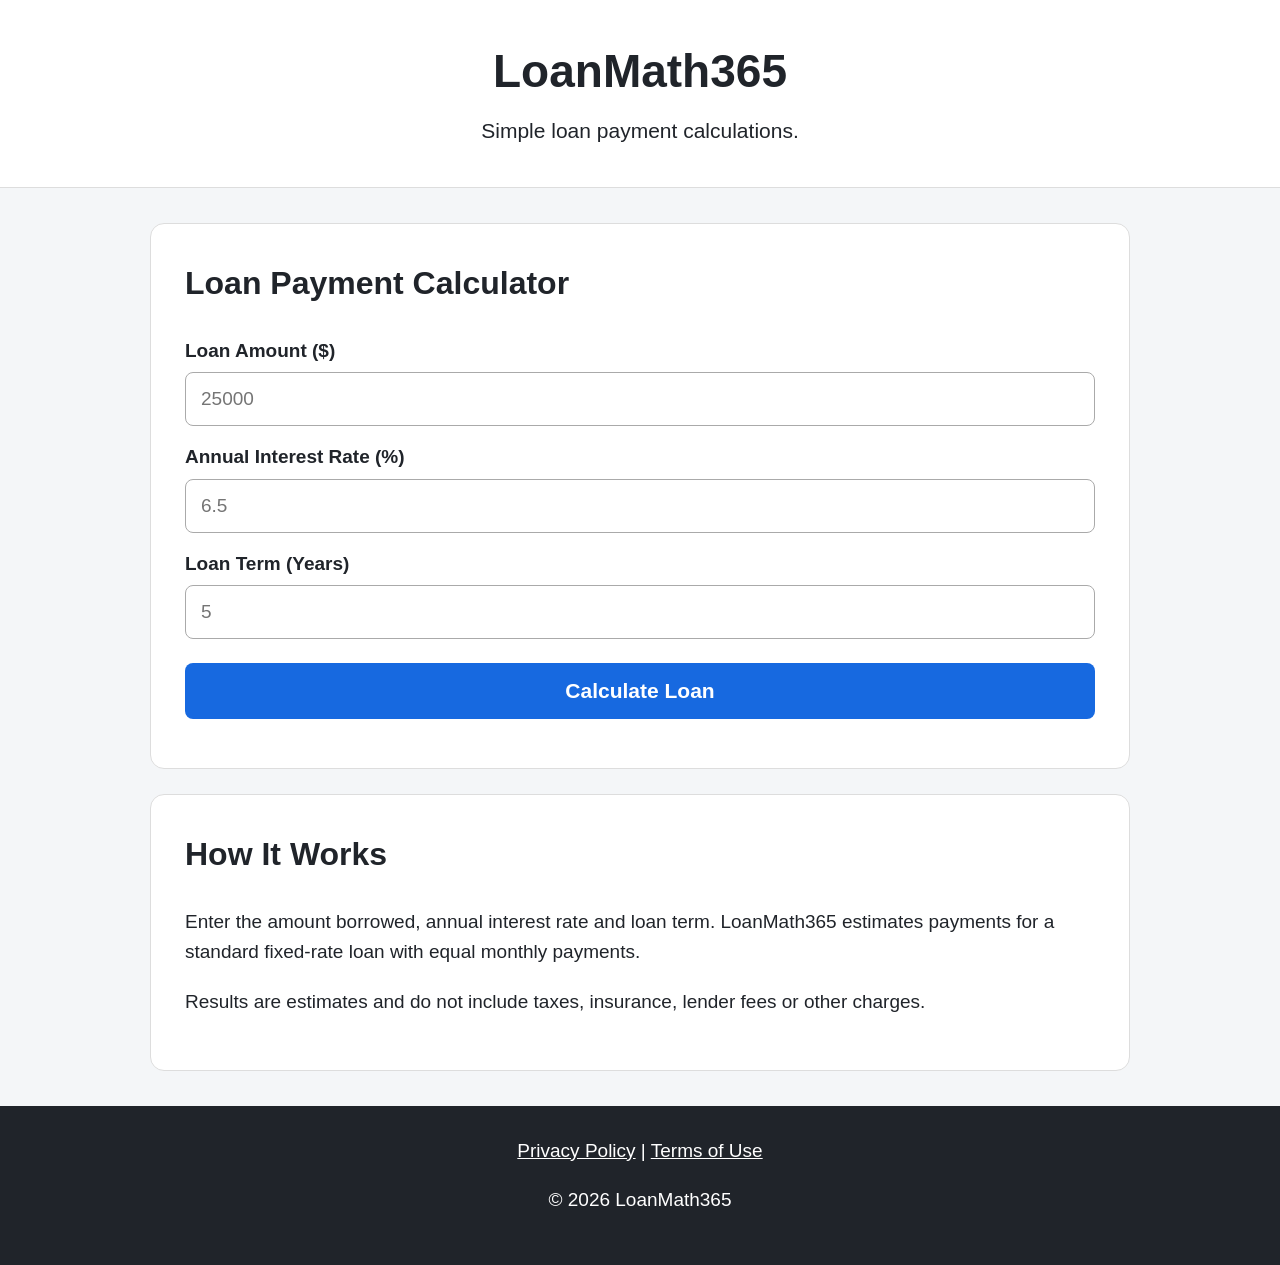
==== index.html @ 7e1ec03f "Add files via upload" ====
<!doctype html><html><head><meta charset="utf-8"><meta name="viewport" content="width=device-width,initial-scale=1"><title>LoanMath365 | Loan Payment Calculator</title><meta name="description" content="Free loan calculator for monthly payments, total interest and total repayment."><link rel="stylesheet" href="style.css"></head><body><header><h1>LoanMath365</h1><p>Simple loan payment calculations.</p></header><main><section><h2>Loan Payment Calculator</h2><label>Loan Amount ($)</label><input id="amount" type="number" placeholder="25000"><label>Annual Interest Rate (%)</label><input id="rate" type="number" step="0.01" placeholder="6.5"><label>Loan Term (Years)</label><input id="term" type="number" placeholder="5"><button onclick="calc()">Calculate Loan</button><div id="msg"></div><div id="results" hidden><p>Monthly Payment: <strong id="monthly"></strong></p><p>Total Interest: <strong id="interest"></strong></p><p>Total Repayment: <strong id="total"></strong></p><p>Number of Payments: <strong id="payments"></strong></p></div></section><section><h2>How It Works</h2><p>Enter the amount borrowed, annual interest rate and loan term. LoanMath365 estimates payments for a standard fixed-rate loan with equal monthly payments.</p><p>Results are estimates and do not include taxes, insurance, lender fees or other charges.</p></section></main><footer><a href="privacy.html">Privacy Policy</a> | <a href="terms.html">Terms of Use</a><p>© 2026 LoanMath365</p></footer><script src="script.js"></script></body></html>
---- style.css ----
*{box-sizing:border-box}body{margin:0;font-family:Arial,sans-serif;background:#f4f6f8;color:#20242a;font-size:19px;line-height:1.6}header{text-align:center;background:#fff;padding:35px 20px;border-bottom:1px solid #ddd}header h1{font-size:46px;margin:0}header p{font-size:21px;margin:5px}main{width:min(94%,980px);margin:35px auto}section{background:#fff;padding:34px;margin-bottom:25px;border:1px solid #ddd;border-radius:14px}h2{font-size:32px;margin-top:0}label{display:block;font-weight:bold;margin:16px 0 6px}input{width:100%;padding:15px;font-size:19px;border:1px solid #aaa;border-radius:8px}button{width:100%;margin-top:24px;padding:16px;font-size:21px;font-weight:bold;background:#1769e0;color:#fff;border:0;border-radius:8px}#results{margin-top:22px;padding:20px;background:#eef4ff;border-radius:8px;font-size:22px}#msg{margin-top:15px;font-weight:bold}footer{text-align:center;background:#20242a;color:#fff;padding:30px}footer a{color:#fff}@media(max-width:650px){header h1{font-size:38px}section{padding:24px}}
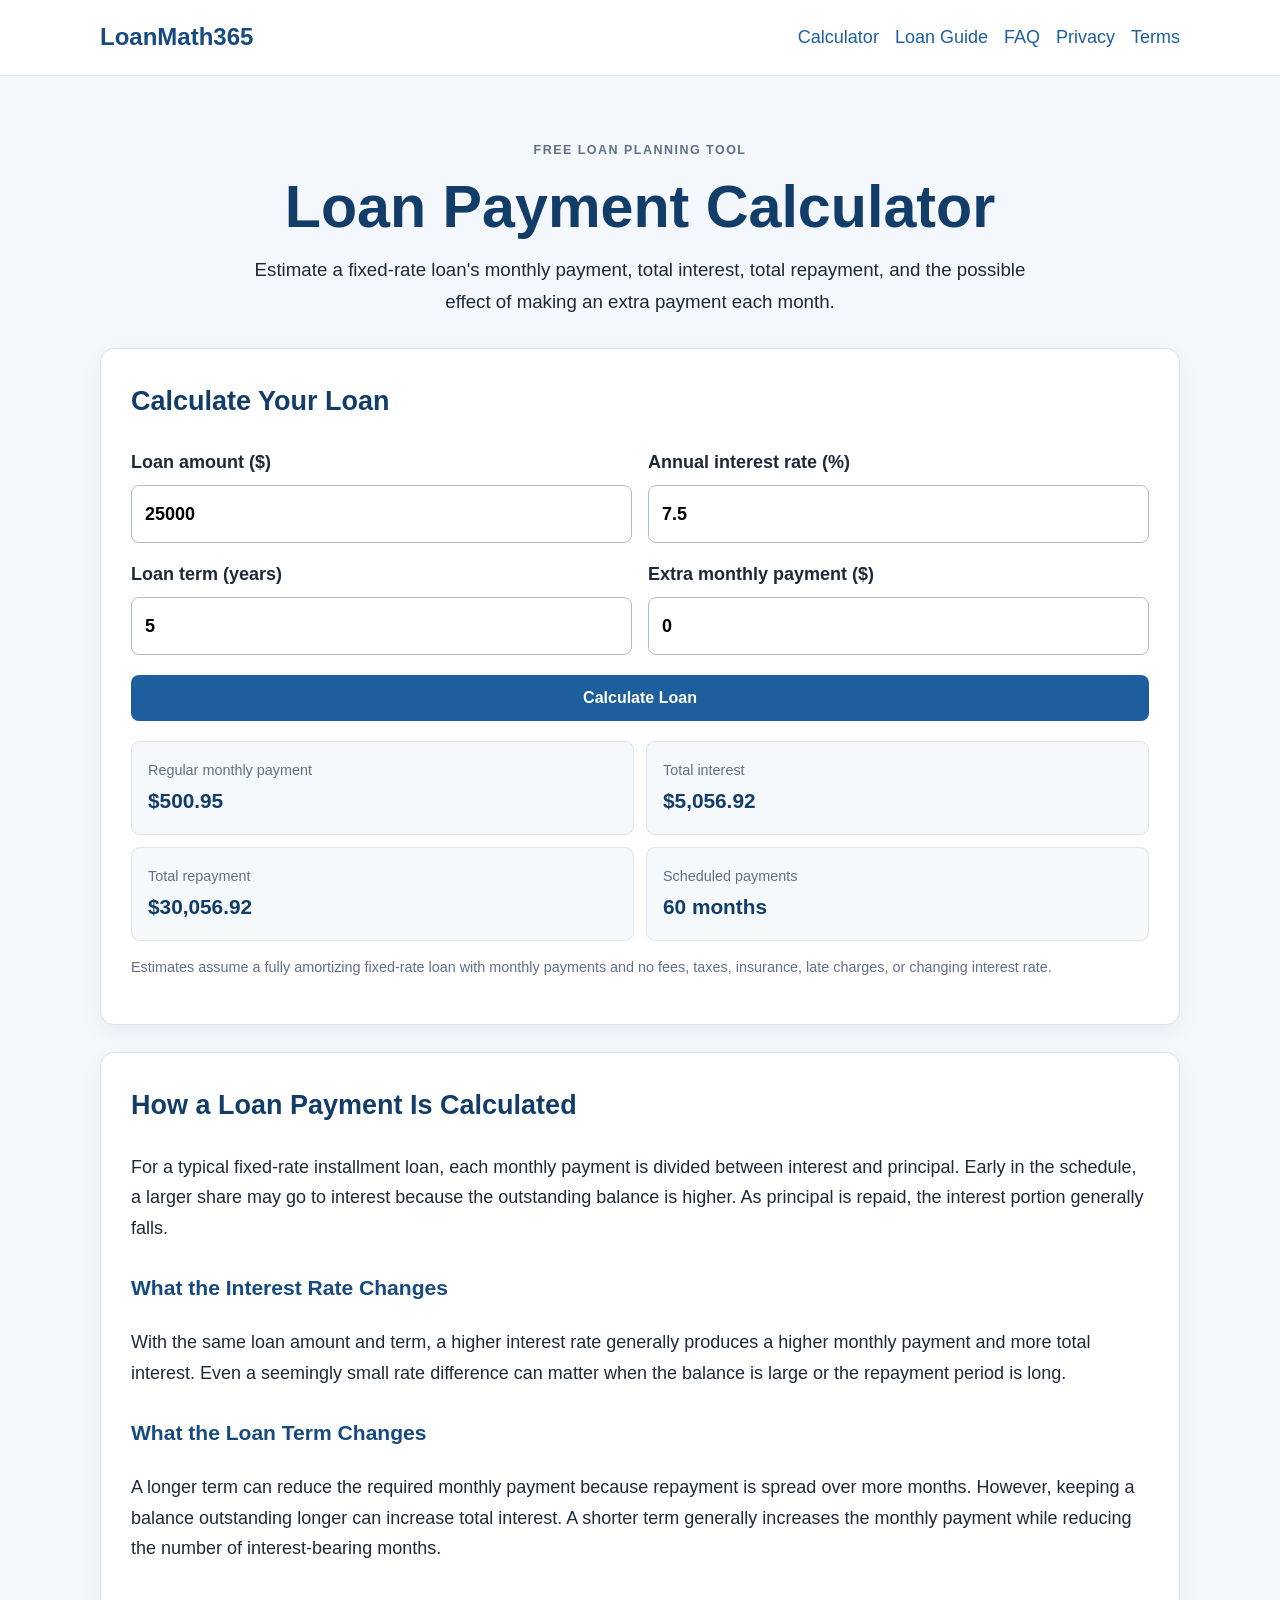
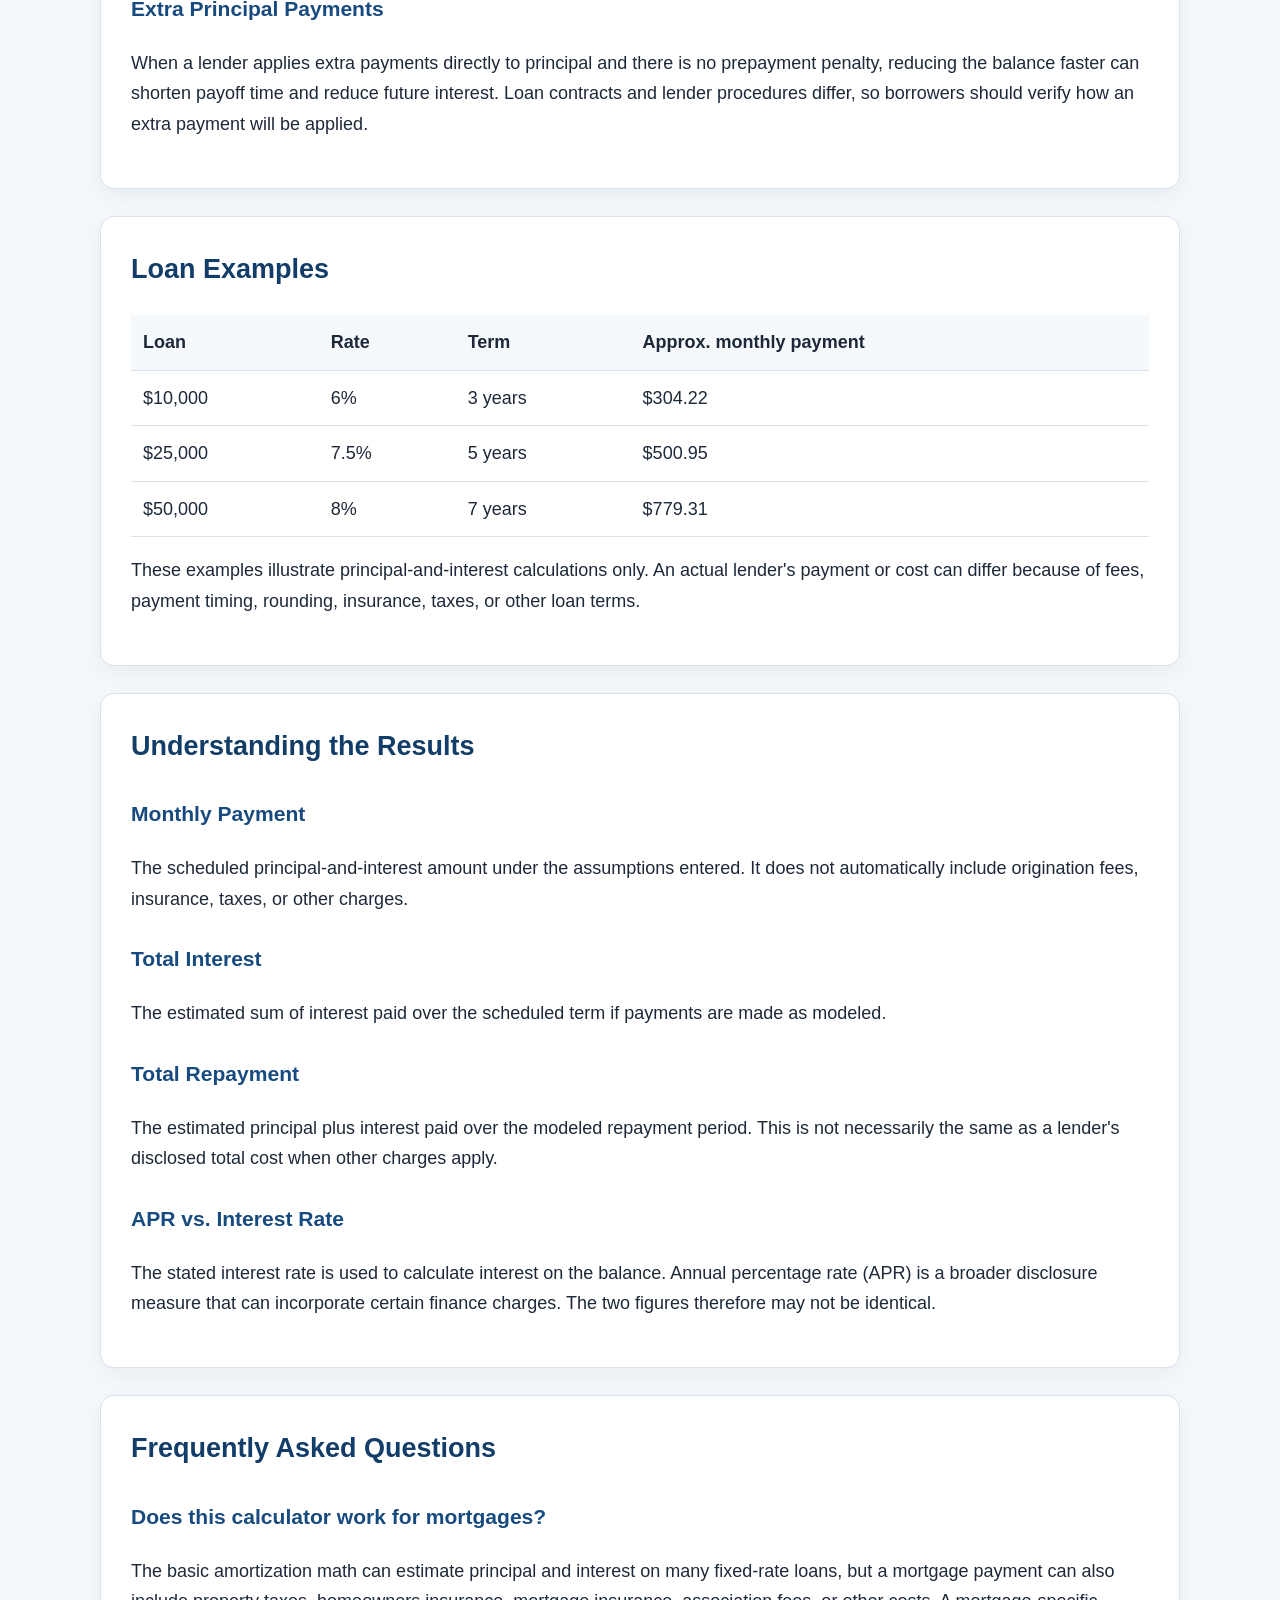
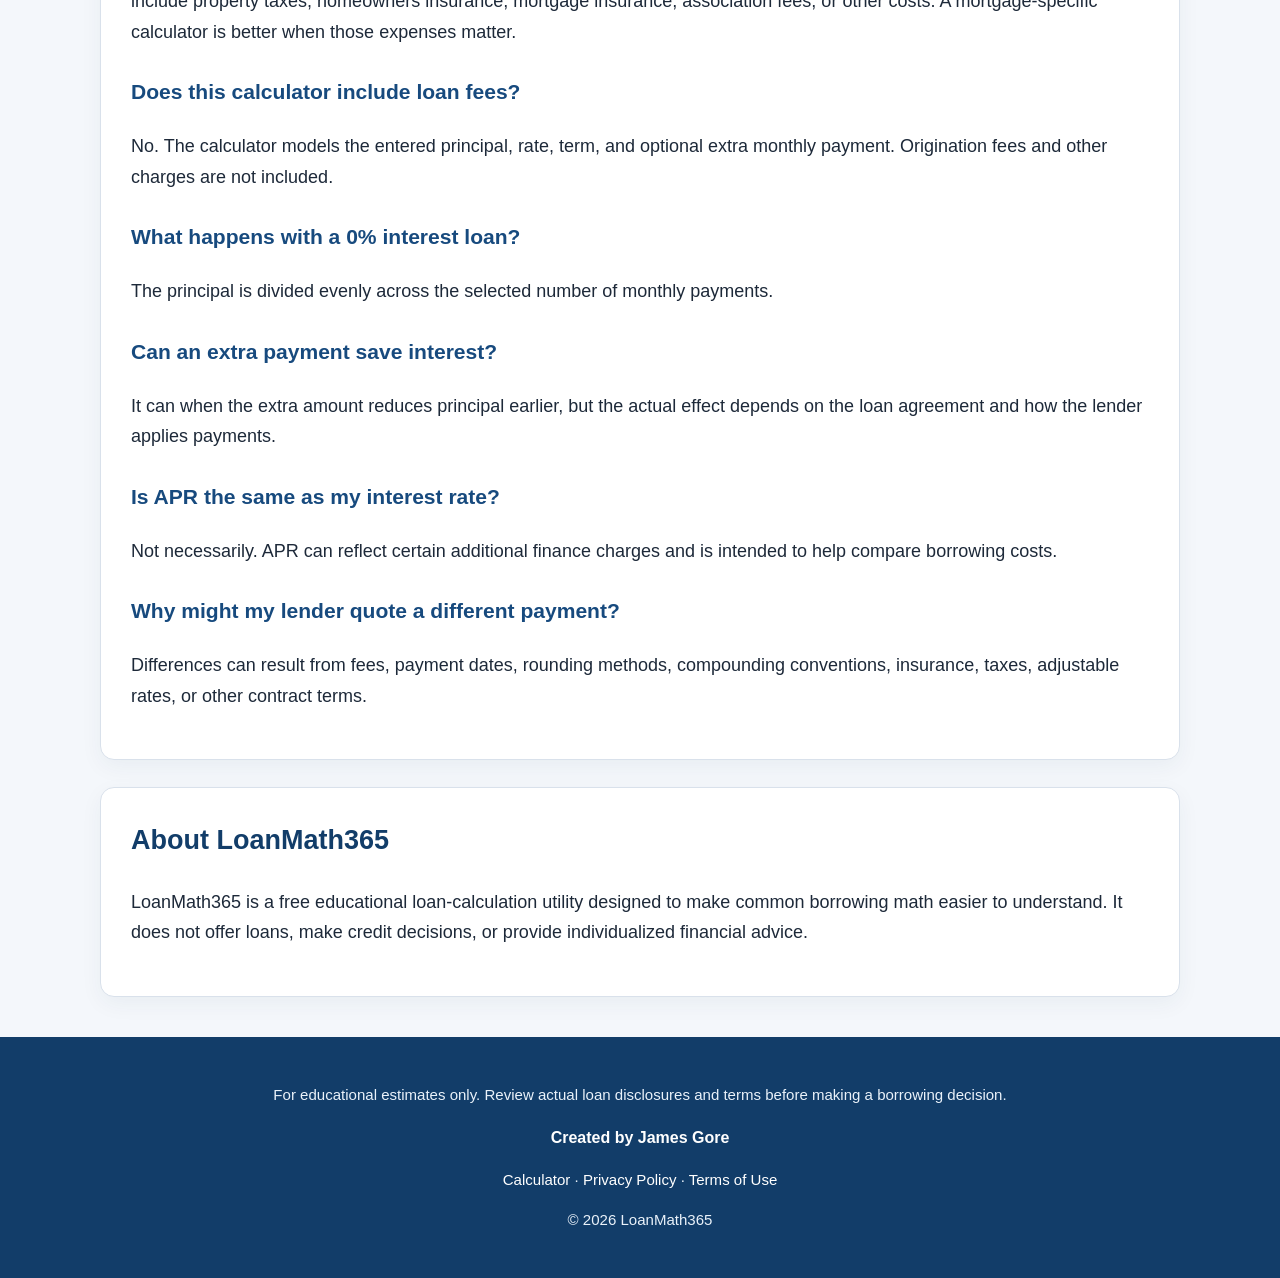
==== commit 6166310c: "Add files via upload" ====
--- a/index.html
+++ b/index.html
@@ -1 +1,90 @@
-<!doctype html><html><head><meta charset="utf-8"><meta name="viewport" content="width=device-width,initial-scale=1"><title>LoanMath365 | Loan Payment Calculator</title><meta name="description" content="Free loan calculator for monthly payments, total interest and total repayment."><link rel="stylesheet" href="style.css"></head><body><header><h1>LoanMath365</h1><p>Simple loan payment calculations.</p></header><main><section><h2>Loan Payment Calculator</h2><label>Loan Amount ($)</label><input id="amount" type="number" placeholder="25000"><label>Annual Interest Rate (%)</label><input id="rate" type="number" step="0.01" placeholder="6.5"><label>Loan Term (Years)</label><input id="term" type="number" placeholder="5"><button onclick="calc()">Calculate Loan</button><div id="msg"></div><div id="results" hidden><p>Monthly Payment: <strong id="monthly"></strong></p><p>Total Interest: <strong id="interest"></strong></p><p>Total Repayment: <strong id="total"></strong></p><p>Number of Payments: <strong id="payments"></strong></p></div></section><section><h2>How It Works</h2><p>Enter the amount borrowed, annual interest rate and loan term. LoanMath365 estimates payments for a standard fixed-rate loan with equal monthly payments.</p><p>Results are estimates and do not include taxes, insurance, lender fees or other charges.</p></section></main><footer><a href="privacy.html">Privacy Policy</a> | <a href="terms.html">Terms of Use</a><p>© 2026 LoanMath365</p></footer><script src="script.js"></script></body></html>+<!doctype html>
+<html lang="en">
+<head>
+<meta charset="utf-8">
+<meta name="viewport" content="width=device-width,initial-scale=1">
+<title>Loan Payment Calculator | LoanMath365</title>
+<meta name="description" content="Free loan calculator for monthly payments, total interest, total repayment, payoff estimates, and extra monthly payments.">
+<link rel="stylesheet" href="style.css">
+</head>
+<body>
+<header><div class="wrap top"><a class="brand" href="index.html">LoanMath365</a><nav><a href="#calculator">Calculator</a><a href="#guide">Loan Guide</a><a href="#faq">FAQ</a><a href="privacy.html">Privacy</a><a href="terms.html">Terms</a></nav></div></header>
+
+<main class="wrap">
+<section class="hero"><p class="eyebrow">FREE LOAN PLANNING TOOL</p><h1>Loan Payment Calculator</h1><p class="lead">Estimate a fixed-rate loan's monthly payment, total interest, total repayment, and the possible effect of making an extra payment each month.</p></section>
+
+<section class="card" id="calculator">
+<h2>Calculate Your Loan</h2>
+<div class="grid">
+<label>Loan amount ($)<input id="amount" type="number" min="0" step="100" value="25000"></label>
+<label>Annual interest rate (%)<input id="rate" type="number" min="0" step="0.01" value="7.5"></label>
+<label>Loan term (years)<input id="years" type="number" min="0.01" step="0.5" value="5"></label>
+<label>Extra monthly payment ($)<input id="extra" type="number" min="0" step="10" value="0"></label>
+</div>
+<button id="calc">Calculate Loan</button>
+<p id="error" class="error" aria-live="polite"></p>
+<div class="results">
+<div><span>Regular monthly payment</span><strong id="payment">—</strong></div>
+<div><span>Total interest</span><strong id="interest">—</strong></div>
+<div><span>Total repayment</span><strong id="total">—</strong></div>
+<div><span>Scheduled payments</span><strong id="months">—</strong></div>
+</div>
+<div id="extraBox" class="extraBox" hidden>
+<h3>With Your Extra Monthly Payment</h3>
+<div class="results">
+<div><span>Estimated payoff time</span><strong id="extraTime">—</strong></div>
+<div><span>Estimated interest</span><strong id="extraInterest">—</strong></div>
+<div><span>Estimated interest saved</span><strong id="saved">—</strong></div>
+<div><span>Estimated time saved</span><strong id="timeSaved">—</strong></div>
+</div>
+</div>
+<p class="note">Estimates assume a fully amortizing fixed-rate loan with monthly payments and no fees, taxes, insurance, late charges, or changing interest rate.</p>
+</section>
+
+<section class="content" id="guide">
+<h2>How a Loan Payment Is Calculated</h2>
+<p>For a typical fixed-rate installment loan, each monthly payment is divided between interest and principal. Early in the schedule, a larger share may go to interest because the outstanding balance is higher. As principal is repaid, the interest portion generally falls.</p>
+<h3>What the Interest Rate Changes</h3>
+<p>With the same loan amount and term, a higher interest rate generally produces a higher monthly payment and more total interest. Even a seemingly small rate difference can matter when the balance is large or the repayment period is long.</p>
+<h3>What the Loan Term Changes</h3>
+<p>A longer term can reduce the required monthly payment because repayment is spread over more months. However, keeping a balance outstanding longer can increase total interest. A shorter term generally increases the monthly payment while reducing the number of interest-bearing months.</p>
+<h3>Extra Principal Payments</h3>
+<p>When a lender applies extra payments directly to principal and there is no prepayment penalty, reducing the balance faster can shorten payoff time and reduce future interest. Loan contracts and lender procedures differ, so borrowers should verify how an extra payment will be applied.</p>
+</section>
+
+<section class="content">
+<h2>Loan Examples</h2>
+<div class="tablewrap"><table>
+<thead><tr><th>Loan</th><th>Rate</th><th>Term</th><th>Approx. monthly payment</th></tr></thead>
+<tbody>
+<tr><td>$10,000</td><td>6%</td><td>3 years</td><td>$304.22</td></tr>
+<tr><td>$25,000</td><td>7.5%</td><td>5 years</td><td>$500.95</td></tr>
+<tr><td>$50,000</td><td>8%</td><td>7 years</td><td>$779.31</td></tr>
+</tbody></table></div>
+<p>These examples illustrate principal-and-interest calculations only. An actual lender's payment or cost can differ because of fees, payment timing, rounding, insurance, taxes, or other loan terms.</p>
+</section>
+
+<section class="content">
+<h2>Understanding the Results</h2>
+<h3>Monthly Payment</h3><p>The scheduled principal-and-interest amount under the assumptions entered. It does not automatically include origination fees, insurance, taxes, or other charges.</p>
+<h3>Total Interest</h3><p>The estimated sum of interest paid over the scheduled term if payments are made as modeled.</p>
+<h3>Total Repayment</h3><p>The estimated principal plus interest paid over the modeled repayment period. This is not necessarily the same as a lender's disclosed total cost when other charges apply.</p>
+<h3>APR vs. Interest Rate</h3><p>The stated interest rate is used to calculate interest on the balance. Annual percentage rate (APR) is a broader disclosure measure that can incorporate certain finance charges. The two figures therefore may not be identical.</p>
+</section>
+
+<section class="content" id="faq">
+<h2>Frequently Asked Questions</h2>
+<h3>Does this calculator work for mortgages?</h3><p>The basic amortization math can estimate principal and interest on many fixed-rate loans, but a mortgage payment can also include property taxes, homeowners insurance, mortgage insurance, association fees, or other costs. A mortgage-specific calculator is better when those expenses matter.</p>
+<h3>Does this calculator include loan fees?</h3><p>No. The calculator models the entered principal, rate, term, and optional extra monthly payment. Origination fees and other charges are not included.</p>
+<h3>What happens with a 0% interest loan?</h3><p>The principal is divided evenly across the selected number of monthly payments.</p>
+<h3>Can an extra payment save interest?</h3><p>It can when the extra amount reduces principal earlier, but the actual effect depends on the loan agreement and how the lender applies payments.</p>
+<h3>Is APR the same as my interest rate?</h3><p>Not necessarily. APR can reflect certain additional finance charges and is intended to help compare borrowing costs.</p>
+<h3>Why might my lender quote a different payment?</h3><p>Differences can result from fees, payment dates, rounding methods, compounding conventions, insurance, taxes, adjustable rates, or other contract terms.</p>
+</section>
+
+<section class="content"><h2>About LoanMath365</h2><p>LoanMath365 is a free educational loan-calculation utility designed to make common borrowing math easier to understand. It does not offer loans, make credit decisions, or provide individualized financial advice.</p></section>
+</main>
+
+<footer><div class="wrap"><p>For educational estimates only. Review actual loan disclosures and terms before making a borrowing decision.</p><p class="creator">Created by James Gore</p><p><a href="index.html">Calculator</a> · <a href="privacy.html">Privacy Policy</a> · <a href="terms.html">Terms of Use</a></p><p>© 2026 LoanMath365</p></div></footer>
+<script src="script.js"></script>
+</body></html>
--- a/style.css
+++ b/style.css
@@ -1 +1 @@
-*{box-sizing:border-box}body{margin:0;font-family:Arial,sans-serif;background:#f4f6f8;color:#20242a;font-size:19px;line-height:1.6}header{text-align:center;background:#fff;padding:35px 20px;border-bottom:1px solid #ddd}header h1{font-size:46px;margin:0}header p{font-size:21px;margin:5px}main{width:min(94%,980px);margin:35px auto}section{background:#fff;padding:34px;margin-bottom:25px;border:1px solid #ddd;border-radius:14px}h2{font-size:32px;margin-top:0}label{display:block;font-weight:bold;margin:16px 0 6px}input{width:100%;padding:15px;font-size:19px;border:1px solid #aaa;border-radius:8px}button{width:100%;margin-top:24px;padding:16px;font-size:21px;font-weight:bold;background:#1769e0;color:#fff;border:0;border-radius:8px}#results{margin-top:22px;padding:20px;background:#eef4ff;border-radius:8px;font-size:22px}#msg{margin-top:15px;font-weight:bold}footer{text-align:center;background:#20242a;color:#fff;padding:30px}footer a{color:#fff}@media(max-width:650px){header h1{font-size:38px}section{padding:24px}}+*{box-sizing:border-box}html{scroll-behavior:smooth}body{margin:0;background:#f4f7fb;color:#1d2939;font:18px/1.7 Arial,sans-serif}.wrap{width:min(1080px,92%);margin:auto}header{background:#fff;border-bottom:1px solid #d9e1eb}.top{display:flex;justify-content:space-between;align-items:center;gap:20px;padding:17px 0}.brand{font-size:1.5rem;font-weight:800;color:#174a7e;text-decoration:none}nav{display:flex;gap:16px;flex-wrap:wrap}a{color:#1d5f9d;text-decoration:none}a:hover{text-decoration:underline}.hero{text-align:center;padding:52px 0 30px}.eyebrow{font-size:.78rem;font-weight:800;letter-spacing:.12em;color:#607086}.hero h1{font-size:clamp(2.3rem,6vw,3.7rem);line-height:1.1;margin:5px 0 15px;color:#123d69}.lead{font-size:1.17rem;max-width:820px;margin:auto}.card,.content{background:#fff;border:1px solid #d9e1eb;border-radius:14px;padding:30px;margin-bottom:27px;box-shadow:0 7px 22px rgba(20,50,80,.05)}h2{color:#123d69;margin-top:0}h3{color:#174a7e;margin-top:27px}.grid{display:grid;grid-template-columns:repeat(2,1fr);gap:16px}label{font-weight:700}input{width:100%;padding:13px;margin-top:7px;border:1px solid #aebdca;border-radius:8px;font:inherit}button{width:100%;padding:14px;margin-top:20px;border:0;border-radius:8px;background:#1d5f9d;color:#fff;font-size:1rem;font-weight:800;cursor:pointer}.results{display:grid;grid-template-columns:repeat(2,1fr);gap:12px;margin-top:20px}.results div{background:#f6f9fc;border:1px solid #dce5ee;border-radius:9px;padding:16px}.results span{display:block;color:#607086;font-size:.9rem}.results strong{font-size:1.3rem;color:#123d69}.extraBox{margin-top:25px;padding-top:5px;border-top:1px solid #d9e1eb}.note{font-size:.9rem;color:#607086}.error{color:#a32323;font-weight:bold}.tablewrap{overflow-x:auto}table{width:100%;border-collapse:collapse}th,td{text-align:left;padding:12px;border-bottom:1px solid #d9e1eb}th{background:#f6f9fc}.back{display:inline-block;margin-top:23px;padding:11px 18px;border-radius:8px;background:#1d5f9d;color:#fff;font-weight:800}.back:hover{text-decoration:none}footer{background:#123d69;color:#eaf2fa;text-align:center;padding:30px 0;margin-top:40px;font-size:.94rem}footer a{color:#fff}.creator{font-weight:800;color:#fff;font-size:1rem}@media(max-width:760px){body{font-size:17px}.top{flex-direction:column;align-items:flex-start}.grid,.results{grid-template-columns:1fr}.card,.content{padding:21px}}
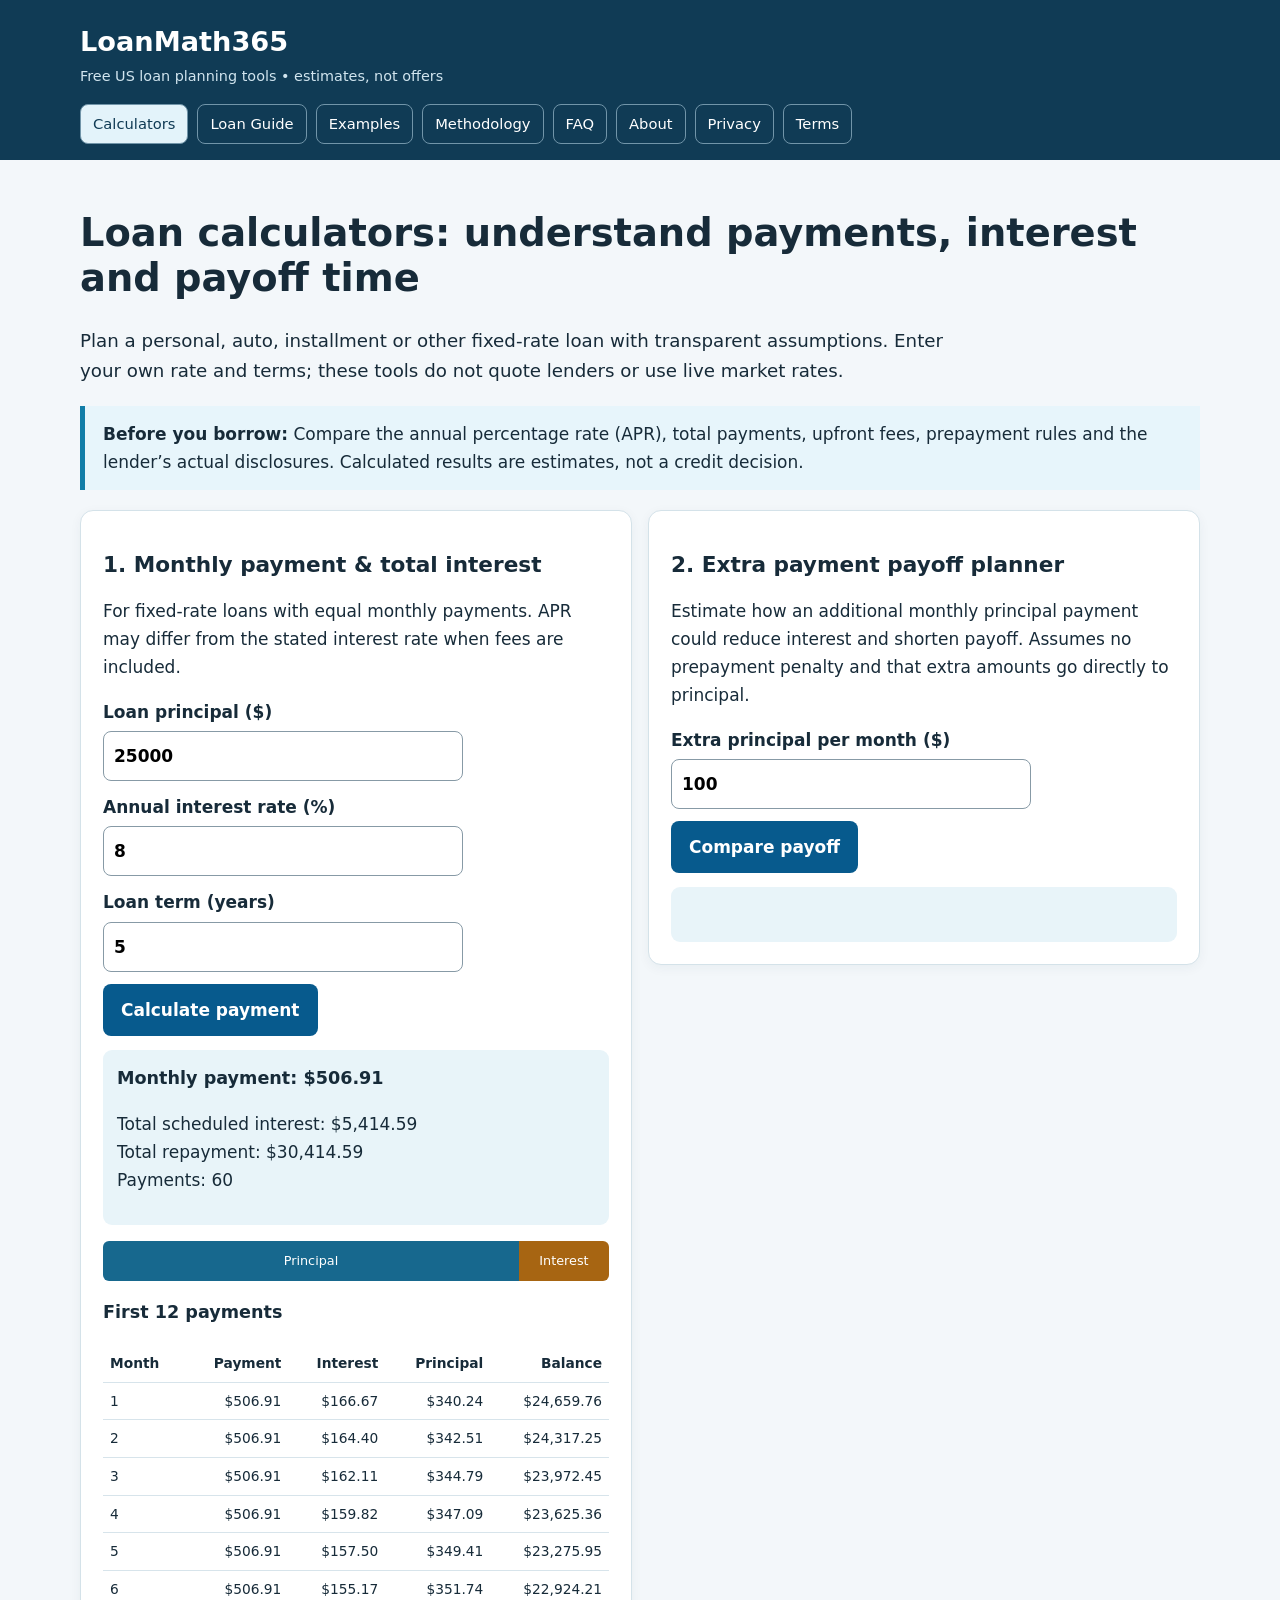
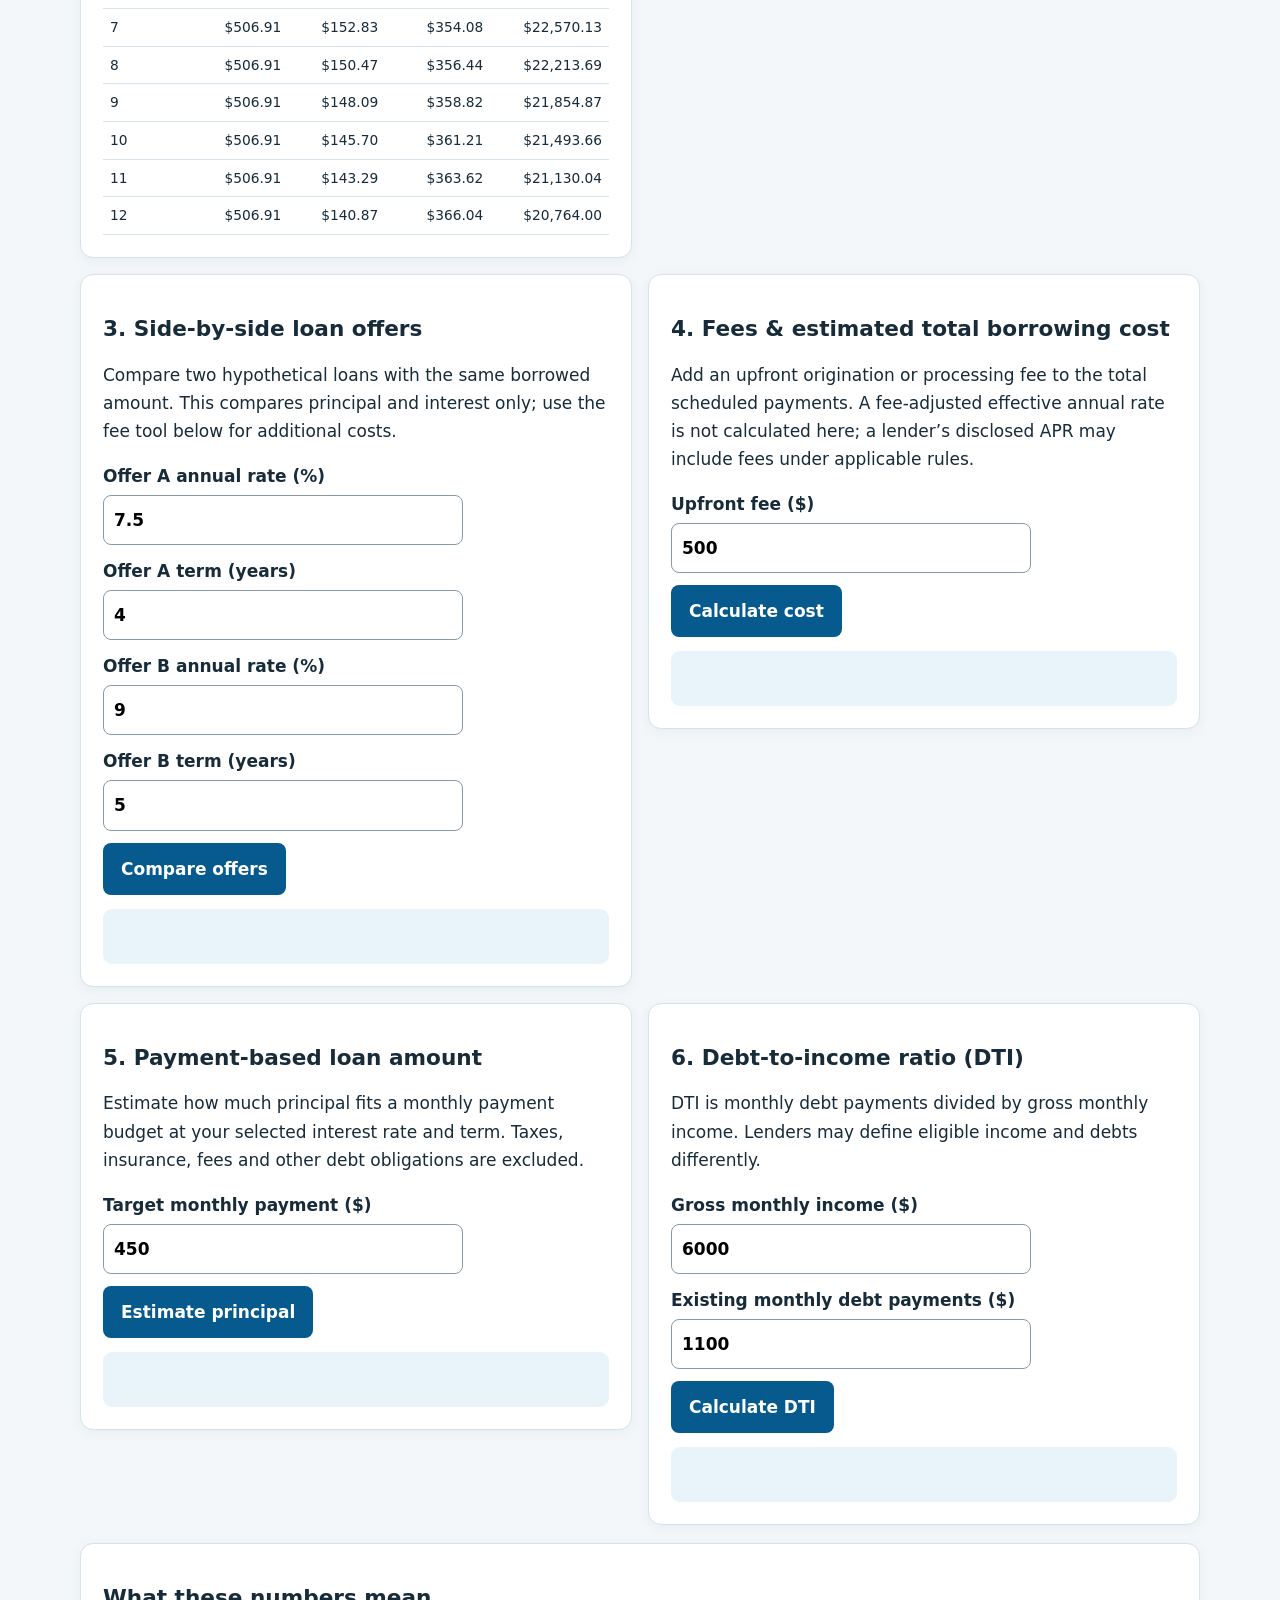
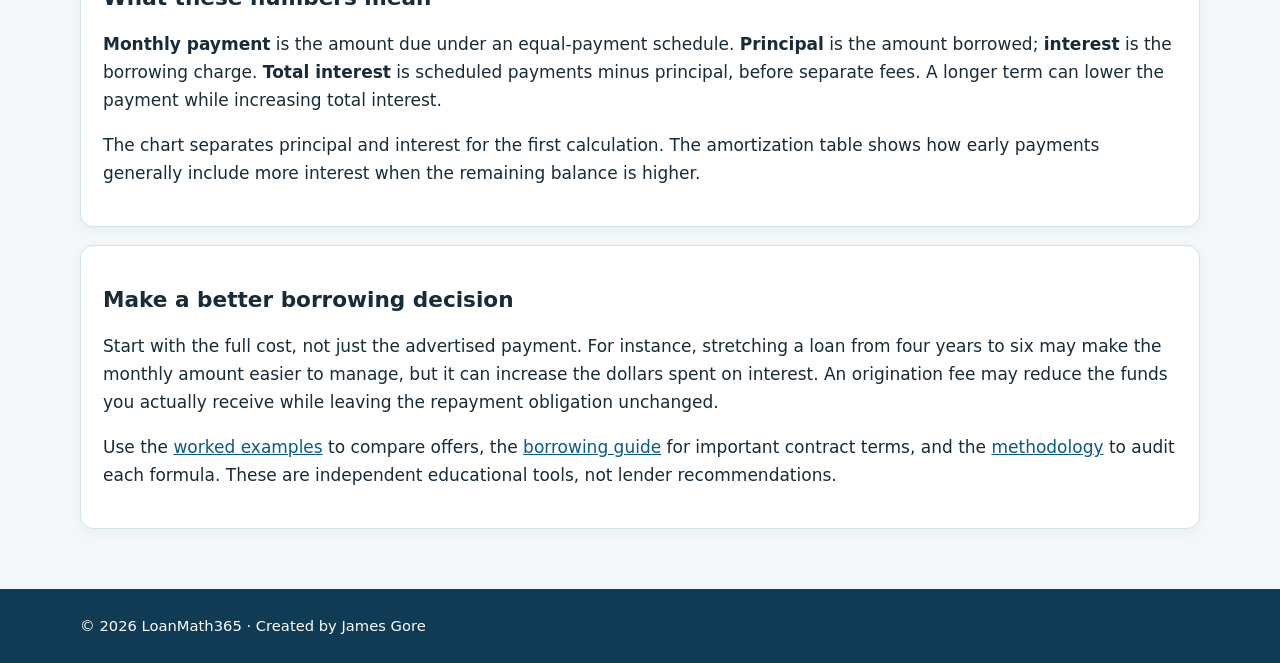
==== commit cecb1b69: "Add files via upload" ====
--- a/index.html
+++ b/index.html
@@ -1,90 +1,6 @@
-<!doctype html>
-<html lang="en">
-<head>
-<meta charset="utf-8">
-<meta name="viewport" content="width=device-width,initial-scale=1">
-<title>Loan Payment Calculator | LoanMath365</title>
-<meta name="description" content="Free loan calculator for monthly payments, total interest, total repayment, payoff estimates, and extra monthly payments.">
-<link rel="stylesheet" href="style.css">
-</head>
-<body>
-<header><div class="wrap top"><a class="brand" href="index.html">LoanMath365</a><nav><a href="#calculator">Calculator</a><a href="#guide">Loan Guide</a><a href="#faq">FAQ</a><a href="privacy.html">Privacy</a><a href="terms.html">Terms</a></nav></div></header>
-
-<main class="wrap">
-<section class="hero"><p class="eyebrow">FREE LOAN PLANNING TOOL</p><h1>Loan Payment Calculator</h1><p class="lead">Estimate a fixed-rate loan's monthly payment, total interest, total repayment, and the possible effect of making an extra payment each month.</p></section>
-
-<section class="card" id="calculator">
-<h2>Calculate Your Loan</h2>
-<div class="grid">
-<label>Loan amount ($)<input id="amount" type="number" min="0" step="100" value="25000"></label>
-<label>Annual interest rate (%)<input id="rate" type="number" min="0" step="0.01" value="7.5"></label>
-<label>Loan term (years)<input id="years" type="number" min="0.01" step="0.5" value="5"></label>
-<label>Extra monthly payment ($)<input id="extra" type="number" min="0" step="10" value="0"></label>
-</div>
-<button id="calc">Calculate Loan</button>
-<p id="error" class="error" aria-live="polite"></p>
-<div class="results">
-<div><span>Regular monthly payment</span><strong id="payment">—</strong></div>
-<div><span>Total interest</span><strong id="interest">—</strong></div>
-<div><span>Total repayment</span><strong id="total">—</strong></div>
-<div><span>Scheduled payments</span><strong id="months">—</strong></div>
-</div>
-<div id="extraBox" class="extraBox" hidden>
-<h3>With Your Extra Monthly Payment</h3>
-<div class="results">
-<div><span>Estimated payoff time</span><strong id="extraTime">—</strong></div>
-<div><span>Estimated interest</span><strong id="extraInterest">—</strong></div>
-<div><span>Estimated interest saved</span><strong id="saved">—</strong></div>
-<div><span>Estimated time saved</span><strong id="timeSaved">—</strong></div>
-</div>
-</div>
-<p class="note">Estimates assume a fully amortizing fixed-rate loan with monthly payments and no fees, taxes, insurance, late charges, or changing interest rate.</p>
-</section>
-
-<section class="content" id="guide">
-<h2>How a Loan Payment Is Calculated</h2>
-<p>For a typical fixed-rate installment loan, each monthly payment is divided between interest and principal. Early in the schedule, a larger share may go to interest because the outstanding balance is higher. As principal is repaid, the interest portion generally falls.</p>
-<h3>What the Interest Rate Changes</h3>
-<p>With the same loan amount and term, a higher interest rate generally produces a higher monthly payment and more total interest. Even a seemingly small rate difference can matter when the balance is large or the repayment period is long.</p>
-<h3>What the Loan Term Changes</h3>
-<p>A longer term can reduce the required monthly payment because repayment is spread over more months. However, keeping a balance outstanding longer can increase total interest. A shorter term generally increases the monthly payment while reducing the number of interest-bearing months.</p>
-<h3>Extra Principal Payments</h3>
-<p>When a lender applies extra payments directly to principal and there is no prepayment penalty, reducing the balance faster can shorten payoff time and reduce future interest. Loan contracts and lender procedures differ, so borrowers should verify how an extra payment will be applied.</p>
-</section>
-
-<section class="content">
-<h2>Loan Examples</h2>
-<div class="tablewrap"><table>
-<thead><tr><th>Loan</th><th>Rate</th><th>Term</th><th>Approx. monthly payment</th></tr></thead>
-<tbody>
-<tr><td>$10,000</td><td>6%</td><td>3 years</td><td>$304.22</td></tr>
-<tr><td>$25,000</td><td>7.5%</td><td>5 years</td><td>$500.95</td></tr>
-<tr><td>$50,000</td><td>8%</td><td>7 years</td><td>$779.31</td></tr>
-</tbody></table></div>
-<p>These examples illustrate principal-and-interest calculations only. An actual lender's payment or cost can differ because of fees, payment timing, rounding, insurance, taxes, or other loan terms.</p>
-</section>
-
-<section class="content">
-<h2>Understanding the Results</h2>
-<h3>Monthly Payment</h3><p>The scheduled principal-and-interest amount under the assumptions entered. It does not automatically include origination fees, insurance, taxes, or other charges.</p>
-<h3>Total Interest</h3><p>The estimated sum of interest paid over the scheduled term if payments are made as modeled.</p>
-<h3>Total Repayment</h3><p>The estimated principal plus interest paid over the modeled repayment period. This is not necessarily the same as a lender's disclosed total cost when other charges apply.</p>
-<h3>APR vs. Interest Rate</h3><p>The stated interest rate is used to calculate interest on the balance. Annual percentage rate (APR) is a broader disclosure measure that can incorporate certain finance charges. The two figures therefore may not be identical.</p>
-</section>
-
-<section class="content" id="faq">
-<h2>Frequently Asked Questions</h2>
-<h3>Does this calculator work for mortgages?</h3><p>The basic amortization math can estimate principal and interest on many fixed-rate loans, but a mortgage payment can also include property taxes, homeowners insurance, mortgage insurance, association fees, or other costs. A mortgage-specific calculator is better when those expenses matter.</p>
-<h3>Does this calculator include loan fees?</h3><p>No. The calculator models the entered principal, rate, term, and optional extra monthly payment. Origination fees and other charges are not included.</p>
-<h3>What happens with a 0% interest loan?</h3><p>The principal is divided evenly across the selected number of monthly payments.</p>
-<h3>Can an extra payment save interest?</h3><p>It can when the extra amount reduces principal earlier, but the actual effect depends on the loan agreement and how the lender applies payments.</p>
-<h3>Is APR the same as my interest rate?</h3><p>Not necessarily. APR can reflect certain additional finance charges and is intended to help compare borrowing costs.</p>
-<h3>Why might my lender quote a different payment?</h3><p>Differences can result from fees, payment dates, rounding methods, compounding conventions, insurance, taxes, adjustable rates, or other contract terms.</p>
-</section>
-
-<section class="content"><h2>About LoanMath365</h2><p>LoanMath365 is a free educational loan-calculation utility designed to make common borrowing math easier to understand. It does not offer loans, make credit decisions, or provide individualized financial advice.</p></section>
-</main>
-
-<footer><div class="wrap"><p>For educational estimates only. Review actual loan disclosures and terms before making a borrowing decision.</p><p class="creator">Created by James Gore</p><p><a href="index.html">Calculator</a> · <a href="privacy.html">Privacy Policy</a> · <a href="terms.html">Terms of Use</a></p><p>© 2026 LoanMath365</p></div></footer>
-<script src="script.js"></script>
-</body></html>+<!doctype html><html lang="en"><head><meta charset="utf-8"><meta name="viewport" content="width=device-width,initial-scale=1"><meta name="theme-color" content="#103b55"><title>Loan Payment Calculator, Amortization &amp; Extra Payments | LoanMath365</title><meta name="description" content="Free loan payment, interest, payoff, offer comparison, borrowing budget and debt-to-income calculators."><link rel="canonical" href="https://loanmath365.com/index.html"><link rel="stylesheet" href="style.css"><script async src="https://pagead2.googlesyndication.com/pagead/js/adsbygoogle.js?client=ca-pub-5287196493103465" crossorigin="anonymous"></script><script src="script.js" defer></script></head><body><a class="skip" href="#main">Skip to content</a><header><div class="wrap"><div class="brand"><a href="index.html">LoanMath365</a><small>Free US loan planning tools • estimates, not offers</small></div><nav aria-label="Main navigation"><a href="index.html" aria-current="page">Calculators</a><a href="guide.html">Loan Guide</a><a href="examples.html">Examples</a><a href="methodology.html">Methodology</a><a href="faq.html">FAQ</a><a href="about.html">About</a><a href="privacy.html">Privacy</a><a href="terms.html">Terms</a></nav></div></header><main id="main" class="wrap"><h1>Loan calculators: understand payments, interest and payoff time</h1><p class="lead">Plan a personal, auto, installment or other fixed-rate loan with transparent assumptions. Enter your own rate and terms; these tools do not quote lenders or use live market rates.</p><div class="notice"><strong>Before you borrow:</strong> Compare the annual percentage rate (APR), total payments, upfront fees, prepayment rules and the lender’s actual disclosures. Calculated results are estimates, not a credit decision.</div><div class="toolgrid"><section class="panel"><h2>1. Monthly payment & total interest</h2><p>For fixed-rate loans with equal monthly payments. APR may differ from the stated interest rate when fees are included.</p><form id="paymentForm"><label>Loan principal ($)<input id="principal" type="number" min="1" step="0.01" value="25000" required></label><label>Annual interest rate (%)<input id="rate" type="number" min="0" max="100" step="0.01" value="8" required></label><label>Loan term (years)<input id="years" type="number" min="0.083333" max="50" step="any" value="5" required></label><button type="submit">Calculate payment</button></form><div class="result" id="paymentResult" aria-live="polite"></div><div class="chart"><div class="bar principalbar" id="principalBar">Principal</div><div class="bar interestbar" id="interestBar">Interest</div></div><h3>First 12 payments</h3><div class="scroll"><table id="schedule"><thead><tr><th>Month</th><th>Payment</th><th>Interest</th><th>Principal</th><th>Balance</th></tr></thead><tbody></tbody></table></div></section>
+<section class="panel"><h2>2. Extra payment payoff planner</h2><p>Estimate how an additional monthly principal payment could reduce interest and shorten payoff. Assumes no prepayment penalty and that extra amounts go directly to principal.</p><form id="extraForm"><label>Extra principal per month ($)<input id="extra" type="number" min="0" step="0.01" value="100" required></label><button type="submit">Compare payoff</button></form><div class="result" id="extraResult" aria-live="polite"></div></section>
+<section class="panel"><h2>3. Side-by-side loan offers</h2><p>Compare two hypothetical loans with the same borrowed amount. This compares principal and interest only; use the fee tool below for additional costs.</p><form id="compareForm"><label>Offer A annual rate (%)<input id="aRate" type="number" min="0" max="100" step="0.01" value="7.5" required></label><label>Offer A term (years)<input id="aYears" type="number" min="0.083333" max="50" step="any" value="4" required></label><label>Offer B annual rate (%)<input id="bRate" type="number" min="0" max="100" step="0.01" value="9" required></label><label>Offer B term (years)<input id="bYears" type="number" min="0.083333" max="50" step="any" value="5" required></label><button type="submit">Compare offers</button></form><div class="result" id="compareResult" aria-live="polite"></div></section>
+<section class="panel"><h2>4. Fees & estimated total borrowing cost</h2><p>Add an upfront origination or processing fee to the total scheduled payments. A fee-adjusted effective annual rate is not calculated here; a lender’s disclosed APR may include fees under applicable rules.</p><form id="feeForm"><label>Upfront fee ($)<input id="fee" type="number" min="0" step="0.01" value="500" required></label><button type="submit">Calculate cost</button></form><div class="result" id="feeResult" aria-live="polite"></div></section>
+<section class="panel"><h2>5. Payment-based loan amount</h2><p>Estimate how much principal fits a monthly payment budget at your selected interest rate and term. Taxes, insurance, fees and other debt obligations are excluded.</p><form id="budgetForm"><label>Target monthly payment ($)<input id="budget" type="number" min="1" step="0.01" value="450" required></label><button type="submit">Estimate principal</button></form><div class="result" id="budgetResult" aria-live="polite"></div></section>
+<section class="panel"><h2>6. Debt-to-income ratio (DTI)</h2><p>DTI is monthly debt payments divided by gross monthly income. Lenders may define eligible income and debts differently.</p><form id="dtiForm"><label>Gross monthly income ($)<input id="income" type="number" min="1" step="0.01" value="6000" required></label><label>Existing monthly debt payments ($)<input id="debt" type="number" min="0" step="0.01" value="1100" required></label><button type="submit">Calculate DTI</button></form><div class="result" id="dtiResult" aria-live="polite"></div></section></div><section class="panel"><h2>What these numbers mean</h2><p><strong>Monthly payment</strong> is the amount due under an equal-payment schedule. <strong>Principal</strong> is the amount borrowed; <strong>interest</strong> is the borrowing charge. <strong>Total interest</strong> is scheduled payments minus principal, before separate fees. A longer term can lower the payment while increasing total interest.</p><p>The chart separates principal and interest for the first calculation. The amortization table shows how early payments generally include more interest when the remaining balance is higher.</p></section><section class="panel"><h2>Make a better borrowing decision</h2><p>Start with the full cost, not just the advertised payment. For instance, stretching a loan from four years to six may make the monthly amount easier to manage, but it can increase the dollars spent on interest. An origination fee may reduce the funds you actually receive while leaving the repayment obligation unchanged.</p><p>Use the <a href="examples.html">worked examples</a> to compare offers, the <a href="guide.html">borrowing guide</a> for important contract terms, and the <a href="methodology.html">methodology</a> to audit each formula. These are independent educational tools, not lender recommendations.</p></section></main><footer><div class="wrap">© <span class="year">2026</span> LoanMath365 · Created by James Gore</div></footer></body></html>
--- a/style.css
+++ b/style.css
@@ -1 +1 @@
-*{box-sizing:border-box}html{scroll-behavior:smooth}body{margin:0;background:#f4f7fb;color:#1d2939;font:18px/1.7 Arial,sans-serif}.wrap{width:min(1080px,92%);margin:auto}header{background:#fff;border-bottom:1px solid #d9e1eb}.top{display:flex;justify-content:space-between;align-items:center;gap:20px;padding:17px 0}.brand{font-size:1.5rem;font-weight:800;color:#174a7e;text-decoration:none}nav{display:flex;gap:16px;flex-wrap:wrap}a{color:#1d5f9d;text-decoration:none}a:hover{text-decoration:underline}.hero{text-align:center;padding:52px 0 30px}.eyebrow{font-size:.78rem;font-weight:800;letter-spacing:.12em;color:#607086}.hero h1{font-size:clamp(2.3rem,6vw,3.7rem);line-height:1.1;margin:5px 0 15px;color:#123d69}.lead{font-size:1.17rem;max-width:820px;margin:auto}.card,.content{background:#fff;border:1px solid #d9e1eb;border-radius:14px;padding:30px;margin-bottom:27px;box-shadow:0 7px 22px rgba(20,50,80,.05)}h2{color:#123d69;margin-top:0}h3{color:#174a7e;margin-top:27px}.grid{display:grid;grid-template-columns:repeat(2,1fr);gap:16px}label{font-weight:700}input{width:100%;padding:13px;margin-top:7px;border:1px solid #aebdca;border-radius:8px;font:inherit}button{width:100%;padding:14px;margin-top:20px;border:0;border-radius:8px;background:#1d5f9d;color:#fff;font-size:1rem;font-weight:800;cursor:pointer}.results{display:grid;grid-template-columns:repeat(2,1fr);gap:12px;margin-top:20px}.results div{background:#f6f9fc;border:1px solid #dce5ee;border-radius:9px;padding:16px}.results span{display:block;color:#607086;font-size:.9rem}.results strong{font-size:1.3rem;color:#123d69}.extraBox{margin-top:25px;padding-top:5px;border-top:1px solid #d9e1eb}.note{font-size:.9rem;color:#607086}.error{color:#a32323;font-weight:bold}.tablewrap{overflow-x:auto}table{width:100%;border-collapse:collapse}th,td{text-align:left;padding:12px;border-bottom:1px solid #d9e1eb}th{background:#f6f9fc}.back{display:inline-block;margin-top:23px;padding:11px 18px;border-radius:8px;background:#1d5f9d;color:#fff;font-weight:800}.back:hover{text-decoration:none}footer{background:#123d69;color:#eaf2fa;text-align:center;padding:30px 0;margin-top:40px;font-size:.94rem}footer a{color:#fff}.creator{font-weight:800;color:#fff;font-size:1rem}@media(max-width:760px){body{font-size:17px}.top{flex-direction:column;align-items:flex-start}.grid,.results{grid-template-columns:1fr}.card,.content{padding:21px}}+*{box-sizing:border-box}html{scroll-behavior:auto}body{margin:0;background:#f3f7fa;color:#172b39;font:17px/1.65 system-ui,-apple-system,BlinkMacSystemFont,"Segoe UI",sans-serif}a{color:#075a8d}a:hover{text-decoration-thickness:2px}.wrap{max-width:1160px;margin:auto;padding:0 20px}header{background:#103b55;color:white;padding:20px 0 16px}.brand>a{font-size:1.7rem;font-weight:800;color:#fff;text-decoration:none}.brand small{display:block;color:#d1e5ef;font-size:.9rem}nav{display:flex;flex-wrap:wrap;gap:9px;margin-top:15px}nav a{color:white;text-decoration:none;border:1px solid #7195a9;padding:7px 12px;border-radius:8px;font-size:.92rem}nav a:hover,nav a[aria-current]{background:#e3f3fa;color:#103b55}main{padding-top:24px!important;padding-bottom:42px!important}h1{font-size:clamp(1.8rem,3vw,2.6rem);line-height:1.18}h2{font-size:1.35rem;line-height:1.3}h3{font-size:1.1rem}.lead{font-size:1.14rem;max-width:900px}.panel{background:white;border:1px solid #d4e2e9;border-radius:13px;padding:22px;margin:18px 0;box-shadow:0 3px 12px #153b520d}.toolgrid{display:grid;grid-template-columns:repeat(auto-fit,minmax(min(100%,440px),1fr));gap:16px;align-items:start}.toolgrid .panel{margin:0}.notice{border-left:5px solid #117da7;background:#e7f5fb;padding:14px 18px;margin:20px 0}.return{margin:0 0 16px;font-weight:700}.return a{display:inline-block;padding:8px 12px;border:1px solid #abc9d7;border-radius:8px;background:white}label{display:block;font-weight:650;margin:12px 0}input{display:block;width:100%;max-width:360px;border:1px solid #879aa6;border-radius:8px;font:inherit;padding:10px;margin-top:5px}button{background:#075a8d;color:white;border:0;border-radius:8px;padding:12px 18px;font:inherit;font-weight:700;cursor:pointer}button:hover{background:#103b55}button:focus-visible,a:focus-visible,input:focus-visible{outline:3px solid #d28716;outline-offset:3px}.result{margin-top:14px;background:#e8f4f9;padding:14px;border-radius:9px;min-height:55px}.result strong{font-size:1.1rem}.chart{display:flex;min-height:40px;border-radius:6px;overflow:hidden;margin-top:16px}.bar{color:white;display:flex;align-items:center;justify-content:center;font-size:.8rem;white-space:nowrap;min-width:0;overflow:hidden}.principalbar{background:#17688e}.interestbar{background:#a76512}.scroll{overflow-x:auto}table{width:100%;border-collapse:collapse;font-size:.86rem}th,td{border-bottom:1px solid #d7e4eb;text-align:right;padding:7px}th:first-child,td:first-child{text-align:left}footer{background:#103b55;color:#fff;padding:25px 0;font-size:.92rem}.skip{position:absolute;left:-9999px}.skip:focus{left:8px;top:8px;z-index:5;background:#fff;padding:8px}@media(max-width:600px){body{font-size:16px}.panel{padding:16px}nav a{font-size:.87rem;padding:7px 9px}}
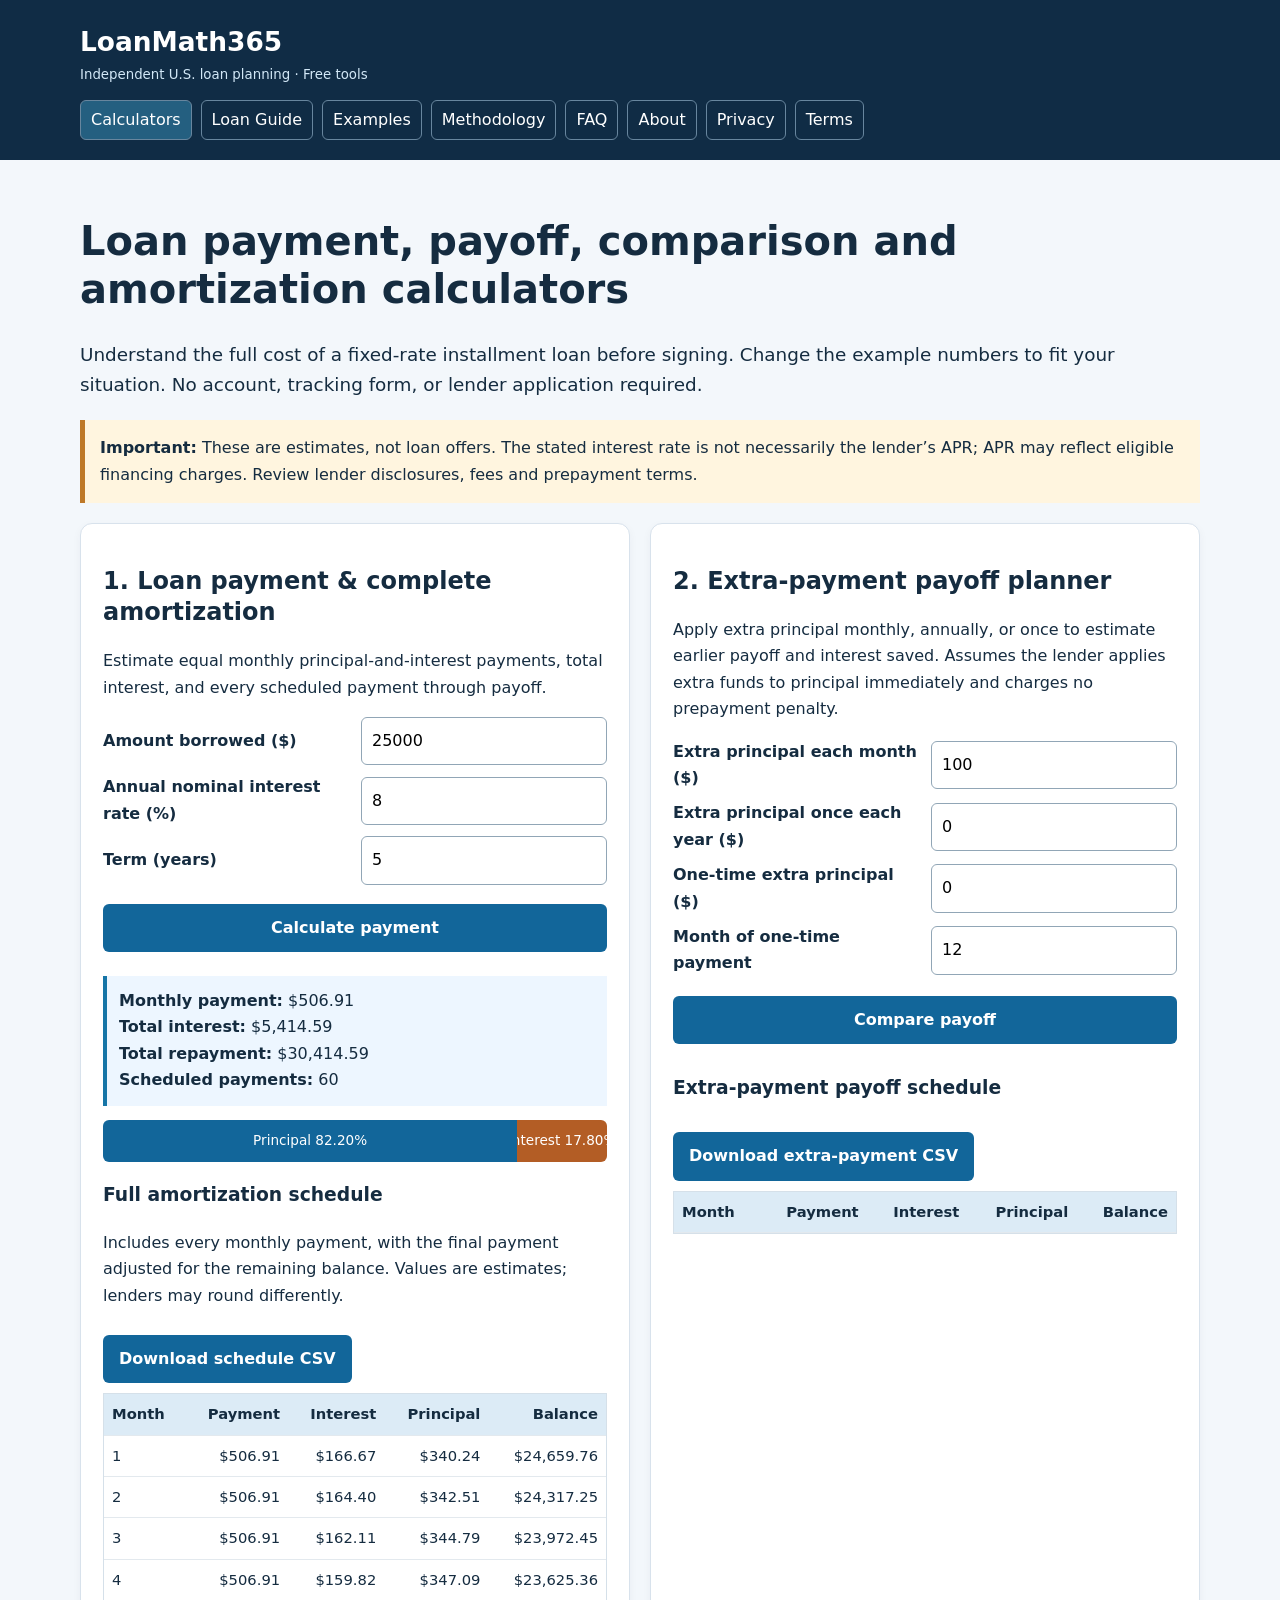
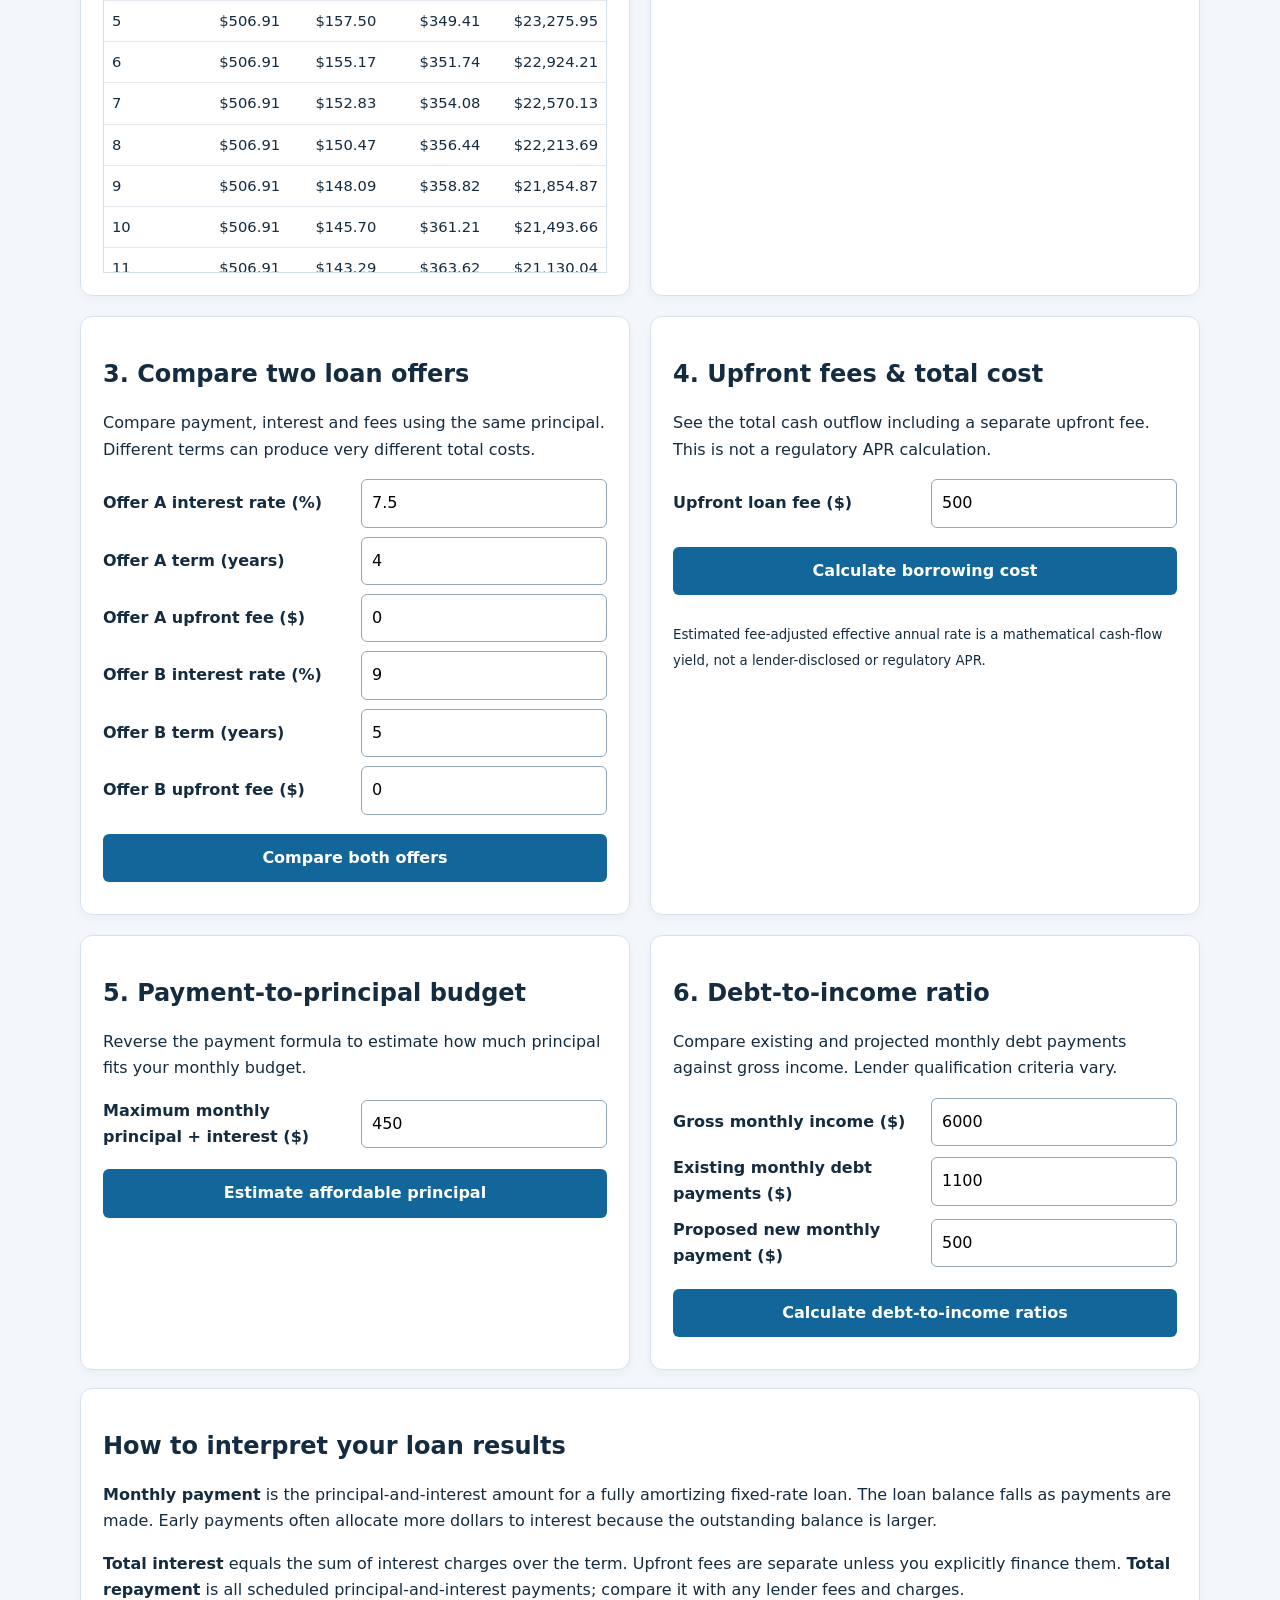
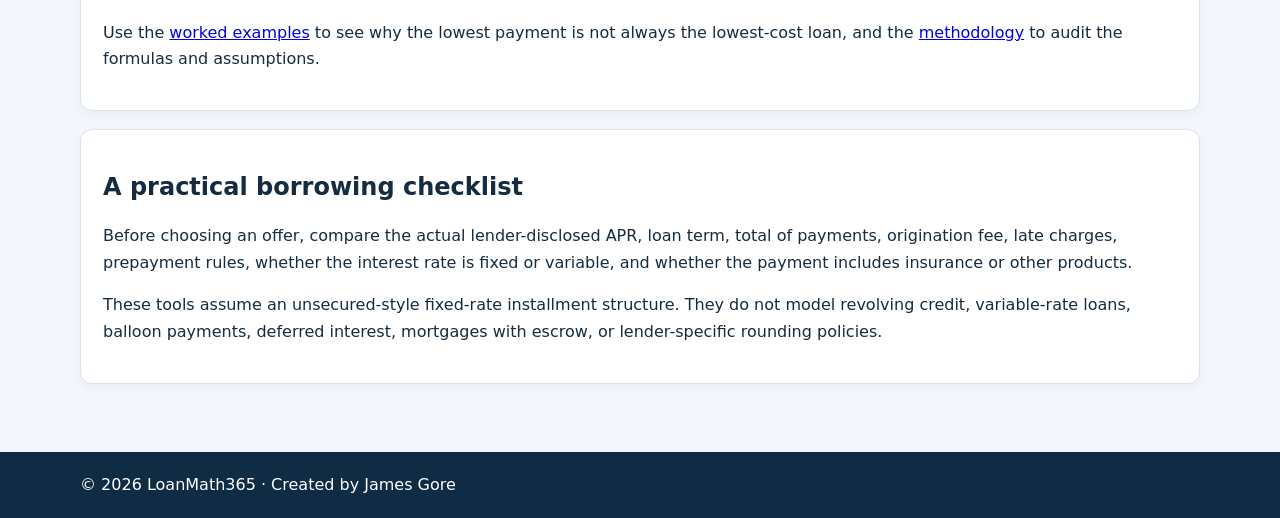
==== commit 247d81be: "Add files via upload" ====
--- a/index.html
+++ b/index.html
@@ -1,6 +1 @@
-<!doctype html><html lang="en"><head><meta charset="utf-8"><meta name="viewport" content="width=device-width,initial-scale=1"><meta name="theme-color" content="#103b55"><title>Loan Payment Calculator, Amortization &amp; Extra Payments | LoanMath365</title><meta name="description" content="Free loan payment, interest, payoff, offer comparison, borrowing budget and debt-to-income calculators."><link rel="canonical" href="https://loanmath365.com/index.html"><link rel="stylesheet" href="style.css"><script async src="https://pagead2.googlesyndication.com/pagead/js/adsbygoogle.js?client=ca-pub-5287196493103465" crossorigin="anonymous"></script><script src="script.js" defer></script></head><body><a class="skip" href="#main">Skip to content</a><header><div class="wrap"><div class="brand"><a href="index.html">LoanMath365</a><small>Free US loan planning tools • estimates, not offers</small></div><nav aria-label="Main navigation"><a href="index.html" aria-current="page">Calculators</a><a href="guide.html">Loan Guide</a><a href="examples.html">Examples</a><a href="methodology.html">Methodology</a><a href="faq.html">FAQ</a><a href="about.html">About</a><a href="privacy.html">Privacy</a><a href="terms.html">Terms</a></nav></div></header><main id="main" class="wrap"><h1>Loan calculators: understand payments, interest and payoff time</h1><p class="lead">Plan a personal, auto, installment or other fixed-rate loan with transparent assumptions. Enter your own rate and terms; these tools do not quote lenders or use live market rates.</p><div class="notice"><strong>Before you borrow:</strong> Compare the annual percentage rate (APR), total payments, upfront fees, prepayment rules and the lender’s actual disclosures. Calculated results are estimates, not a credit decision.</div><div class="toolgrid"><section class="panel"><h2>1. Monthly payment & total interest</h2><p>For fixed-rate loans with equal monthly payments. APR may differ from the stated interest rate when fees are included.</p><form id="paymentForm"><label>Loan principal ($)<input id="principal" type="number" min="1" step="0.01" value="25000" required></label><label>Annual interest rate (%)<input id="rate" type="number" min="0" max="100" step="0.01" value="8" required></label><label>Loan term (years)<input id="years" type="number" min="0.083333" max="50" step="any" value="5" required></label><button type="submit">Calculate payment</button></form><div class="result" id="paymentResult" aria-live="polite"></div><div class="chart"><div class="bar principalbar" id="principalBar">Principal</div><div class="bar interestbar" id="interestBar">Interest</div></div><h3>First 12 payments</h3><div class="scroll"><table id="schedule"><thead><tr><th>Month</th><th>Payment</th><th>Interest</th><th>Principal</th><th>Balance</th></tr></thead><tbody></tbody></table></div></section>
-<section class="panel"><h2>2. Extra payment payoff planner</h2><p>Estimate how an additional monthly principal payment could reduce interest and shorten payoff. Assumes no prepayment penalty and that extra amounts go directly to principal.</p><form id="extraForm"><label>Extra principal per month ($)<input id="extra" type="number" min="0" step="0.01" value="100" required></label><button type="submit">Compare payoff</button></form><div class="result" id="extraResult" aria-live="polite"></div></section>
-<section class="panel"><h2>3. Side-by-side loan offers</h2><p>Compare two hypothetical loans with the same borrowed amount. This compares principal and interest only; use the fee tool below for additional costs.</p><form id="compareForm"><label>Offer A annual rate (%)<input id="aRate" type="number" min="0" max="100" step="0.01" value="7.5" required></label><label>Offer A term (years)<input id="aYears" type="number" min="0.083333" max="50" step="any" value="4" required></label><label>Offer B annual rate (%)<input id="bRate" type="number" min="0" max="100" step="0.01" value="9" required></label><label>Offer B term (years)<input id="bYears" type="number" min="0.083333" max="50" step="any" value="5" required></label><button type="submit">Compare offers</button></form><div class="result" id="compareResult" aria-live="polite"></div></section>
-<section class="panel"><h2>4. Fees & estimated total borrowing cost</h2><p>Add an upfront origination or processing fee to the total scheduled payments. A fee-adjusted effective annual rate is not calculated here; a lender’s disclosed APR may include fees under applicable rules.</p><form id="feeForm"><label>Upfront fee ($)<input id="fee" type="number" min="0" step="0.01" value="500" required></label><button type="submit">Calculate cost</button></form><div class="result" id="feeResult" aria-live="polite"></div></section>
-<section class="panel"><h2>5. Payment-based loan amount</h2><p>Estimate how much principal fits a monthly payment budget at your selected interest rate and term. Taxes, insurance, fees and other debt obligations are excluded.</p><form id="budgetForm"><label>Target monthly payment ($)<input id="budget" type="number" min="1" step="0.01" value="450" required></label><button type="submit">Estimate principal</button></form><div class="result" id="budgetResult" aria-live="polite"></div></section>
-<section class="panel"><h2>6. Debt-to-income ratio (DTI)</h2><p>DTI is monthly debt payments divided by gross monthly income. Lenders may define eligible income and debts differently.</p><form id="dtiForm"><label>Gross monthly income ($)<input id="income" type="number" min="1" step="0.01" value="6000" required></label><label>Existing monthly debt payments ($)<input id="debt" type="number" min="0" step="0.01" value="1100" required></label><button type="submit">Calculate DTI</button></form><div class="result" id="dtiResult" aria-live="polite"></div></section></div><section class="panel"><h2>What these numbers mean</h2><p><strong>Monthly payment</strong> is the amount due under an equal-payment schedule. <strong>Principal</strong> is the amount borrowed; <strong>interest</strong> is the borrowing charge. <strong>Total interest</strong> is scheduled payments minus principal, before separate fees. A longer term can lower the payment while increasing total interest.</p><p>The chart separates principal and interest for the first calculation. The amortization table shows how early payments generally include more interest when the remaining balance is higher.</p></section><section class="panel"><h2>Make a better borrowing decision</h2><p>Start with the full cost, not just the advertised payment. For instance, stretching a loan from four years to six may make the monthly amount easier to manage, but it can increase the dollars spent on interest. An origination fee may reduce the funds you actually receive while leaving the repayment obligation unchanged.</p><p>Use the <a href="examples.html">worked examples</a> to compare offers, the <a href="guide.html">borrowing guide</a> for important contract terms, and the <a href="methodology.html">methodology</a> to audit each formula. These are independent educational tools, not lender recommendations.</p></section></main><footer><div class="wrap">© <span class="year">2026</span> LoanMath365 · Created by James Gore</div></footer></body></html>+<!doctype html><html lang="en"><head><meta charset="utf-8"><meta name="viewport" content="width=device-width,initial-scale=1"><meta name="theme-color" content="#102c45"><title>Free Loan Payment and Amortization Calculators | LoanMath365</title><meta name="description" content="Independent US loan calculators, transparent examples and borrowing education."><link rel="canonical" href="https://loanmath365.com/index.html"><link rel="stylesheet" href="style.css"><script async src="https://pagead2.googlesyndication.com/pagead/js/adsbygoogle.js?client=ca-pub-5287196493103465" crossorigin="anonymous"></script><script defer src="script.js"></script></head><body><a class="skip" href="#main">Skip to content</a><header><div class="wrap"><div class="brand"><a href="index.html">LoanMath365</a><small>Independent U.S. loan planning · Free tools</small></div><nav aria-label="Main navigation"><a href="index.html" aria-current="page">Calculators</a><a href="guide.html">Loan Guide</a><a href="examples.html">Examples</a><a href="methodology.html">Methodology</a><a href="faq.html">FAQ</a><a href="about.html">About</a><a href="privacy.html">Privacy</a><a href="terms.html">Terms</a></nav></div></header><main class="wrap" id="main"><h1>Loan payment, payoff, comparison and amortization calculators</h1><p class="lead">Understand the full cost of a fixed-rate installment loan before signing. Change the example numbers to fit your situation. No account, tracking form, or lender application required.</p><div class="notice"><strong>Important:</strong> These are estimates, not loan offers. The stated interest rate is not necessarily the lender’s APR; APR may reflect eligible financing charges. Review lender disclosures, fees and prepayment terms.</div><div class="toolgrid"><section class="panel"><h2>1. Loan payment & complete amortization</h2><p>Estimate equal monthly principal-and-interest payments, total interest, and every scheduled payment through payoff.</p><form id="paymentForm"><label for="principal">Amount borrowed ($)</label><input id="principal" type="number" min="1" step="0.01" value="25000" required><label for="rate">Annual nominal interest rate (%)</label><input id="rate" type="number" min="0" max="100" step="0.01" value="8" required><label for="years">Term (years)</label><input id="years" type="number" min="0.083333" max="50" step="any" value="5" required><button type="submit">Calculate payment</button></form><div id="paymentResult" class="result" role="status" aria-live="polite"></div><div class="chart" aria-label="Principal versus interest"><div id="principalBar" class="bar principalbar">Principal</div><div id="interestBar" class="bar interestbar">Interest</div></div><h3>Full amortization schedule</h3><p>Includes every monthly payment, with the final payment adjusted for the remaining balance. Values are estimates; lenders may round differently.</p><button id="downloadCsv" type="button">Download schedule CSV</button><div class="scroll"><table id="schedule"><thead><tr><th>Month</th><th>Payment</th><th>Interest</th><th>Principal</th><th>Balance</th></tr></thead><tbody></tbody></table></div></section><section class="panel"><h2>2. Extra-payment payoff planner</h2><p>Apply extra principal monthly, annually, or once to estimate earlier payoff and interest saved. Assumes the lender applies extra funds to principal immediately and charges no prepayment penalty.</p><form id="extraForm"><label for="extra">Extra principal each month ($)</label><input id="extra" type="number" min="0" step="0.01" value="100" required><label for="annualExtra">Extra principal once each year ($)</label><input id="annualExtra" type="number" min="0" step="0.01" value="0" required><label for="oneTimeExtra">One-time extra principal ($)</label><input id="oneTimeExtra" type="number" min="0" step="0.01" value="0" required><label for="oneTimeMonth">Month of one-time payment</label><input id="oneTimeMonth" type="number" min="1" max="600" step="1" value="12" required><button type="submit">Compare payoff</button></form><div id="extraResult" class="result" role="status" aria-live="polite"></div><h3>Extra-payment payoff schedule</h3><button type="button" id="extraCsv">Download extra-payment CSV</button><div class="scroll"><table id="extraSchedule"><thead><tr><th>Month</th><th>Payment</th><th>Interest</th><th>Principal</th><th>Balance</th></tr></thead><tbody></tbody></table></div></section><section class="panel"><h2>3. Compare two loan offers</h2><p>Compare payment, interest and fees using the same principal. Different terms can produce very different total costs.</p><form id="compareForm"><label for="aRate">Offer A interest rate (%)</label><input id="aRate" type="number" min="0" max="100" step="0.01" value="7.5" required><label for="aYears">Offer A term (years)</label><input id="aYears" type="number" min="0.083333" max="50" step="any" value="4" required><label for="aFee">Offer A upfront fee ($)</label><input id="aFee" type="number" min="0" step="0.01" value="0" required><label for="bRate">Offer B interest rate (%)</label><input id="bRate" type="number" min="0" max="100" step="0.01" value="9" required><label for="bYears">Offer B term (years)</label><input id="bYears" type="number" min="0.083333" max="50" step="any" value="5" required><label for="bFee">Offer B upfront fee ($)</label><input id="bFee" type="number" min="0" step="0.01" value="0" required><button type="submit">Compare both offers</button></form><div id="compareResult" class="result" role="status" aria-live="polite"></div></section><section class="panel"><h2>4. Upfront fees & total cost</h2><p>See the total cash outflow including a separate upfront fee. This is not a regulatory APR calculation.</p><form id="feeForm"><label for="fee">Upfront loan fee ($)</label><input id="fee" type="number" min="0" step="0.01" value="500" required><button type="submit">Calculate borrowing cost</button></form><div id="feeResult" class="result" role="status" aria-live="polite"></div><p><small>Estimated fee-adjusted effective annual rate is a mathematical cash-flow yield, not a lender-disclosed or regulatory APR.</small></p></section><section class="panel"><h2>5. Payment-to-principal budget</h2><p>Reverse the payment formula to estimate how much principal fits your monthly budget.</p><form id="budgetForm"><label for="budget">Maximum monthly principal + interest ($)</label><input id="budget" type="number" min="1" step="0.01" value="450" required><button type="submit">Estimate affordable principal</button></form><div id="budgetResult" class="result" role="status" aria-live="polite"></div></section><section class="panel"><h2>6. Debt-to-income ratio</h2><p>Compare existing and projected monthly debt payments against gross income. Lender qualification criteria vary.</p><form id="dtiForm"><label for="income">Gross monthly income ($)</label><input id="income" type="number" min="1" step="0.01" value="6000" required><label for="debt">Existing monthly debt payments ($)</label><input id="debt" type="number" min="0" step="0.01" value="1100" required><label for="proposed">Proposed new monthly payment ($)</label><input id="proposed" type="number" min="0" step="0.01" value="500" required><button type="submit">Calculate debt-to-income ratios</button></form><div id="dtiResult" class="result" role="status" aria-live="polite"></div></section></div><section class="panel"><h2>How to interpret your loan results</h2><p><strong>Monthly payment</strong> is the principal-and-interest amount for a fully amortizing fixed-rate loan. The loan balance falls as payments are made. Early payments often allocate more dollars to interest because the outstanding balance is larger.</p><p><strong>Total interest</strong> equals the sum of interest charges over the term. Upfront fees are separate unless you explicitly finance them. <strong>Total repayment</strong> is all scheduled principal-and-interest payments; compare it with any lender fees and charges.</p><p>Use the <a href="examples.html">worked examples</a> to see why the lowest payment is not always the lowest-cost loan, and the <a href="methodology.html">methodology</a> to audit the formulas and assumptions.</p></section><section class="panel"><h2>A practical borrowing checklist</h2><p>Before choosing an offer, compare the actual lender-disclosed APR, loan term, total of payments, origination fee, late charges, prepayment rules, whether the interest rate is fixed or variable, and whether the payment includes insurance or other products.</p><p>These tools assume an unsecured-style fixed-rate installment structure. They do not model revolving credit, variable-rate loans, balloon payments, deferred interest, mortgages with escrow, or lender-specific rounding policies.</p></section></main><footer><div class="wrap">© <span class="year"></span> LoanMath365 · Created by James Gore</div></footer></body></html>
--- a/style.css
+++ b/style.css
@@ -1 +1 @@
-*{box-sizing:border-box}html{scroll-behavior:auto}body{margin:0;background:#f3f7fa;color:#172b39;font:17px/1.65 system-ui,-apple-system,BlinkMacSystemFont,"Segoe UI",sans-serif}a{color:#075a8d}a:hover{text-decoration-thickness:2px}.wrap{max-width:1160px;margin:auto;padding:0 20px}header{background:#103b55;color:white;padding:20px 0 16px}.brand>a{font-size:1.7rem;font-weight:800;color:#fff;text-decoration:none}.brand small{display:block;color:#d1e5ef;font-size:.9rem}nav{display:flex;flex-wrap:wrap;gap:9px;margin-top:15px}nav a{color:white;text-decoration:none;border:1px solid #7195a9;padding:7px 12px;border-radius:8px;font-size:.92rem}nav a:hover,nav a[aria-current]{background:#e3f3fa;color:#103b55}main{padding-top:24px!important;padding-bottom:42px!important}h1{font-size:clamp(1.8rem,3vw,2.6rem);line-height:1.18}h2{font-size:1.35rem;line-height:1.3}h3{font-size:1.1rem}.lead{font-size:1.14rem;max-width:900px}.panel{background:white;border:1px solid #d4e2e9;border-radius:13px;padding:22px;margin:18px 0;box-shadow:0 3px 12px #153b520d}.toolgrid{display:grid;grid-template-columns:repeat(auto-fit,minmax(min(100%,440px),1fr));gap:16px;align-items:start}.toolgrid .panel{margin:0}.notice{border-left:5px solid #117da7;background:#e7f5fb;padding:14px 18px;margin:20px 0}.return{margin:0 0 16px;font-weight:700}.return a{display:inline-block;padding:8px 12px;border:1px solid #abc9d7;border-radius:8px;background:white}label{display:block;font-weight:650;margin:12px 0}input{display:block;width:100%;max-width:360px;border:1px solid #879aa6;border-radius:8px;font:inherit;padding:10px;margin-top:5px}button{background:#075a8d;color:white;border:0;border-radius:8px;padding:12px 18px;font:inherit;font-weight:700;cursor:pointer}button:hover{background:#103b55}button:focus-visible,a:focus-visible,input:focus-visible{outline:3px solid #d28716;outline-offset:3px}.result{margin-top:14px;background:#e8f4f9;padding:14px;border-radius:9px;min-height:55px}.result strong{font-size:1.1rem}.chart{display:flex;min-height:40px;border-radius:6px;overflow:hidden;margin-top:16px}.bar{color:white;display:flex;align-items:center;justify-content:center;font-size:.8rem;white-space:nowrap;min-width:0;overflow:hidden}.principalbar{background:#17688e}.interestbar{background:#a76512}.scroll{overflow-x:auto}table{width:100%;border-collapse:collapse;font-size:.86rem}th,td{border-bottom:1px solid #d7e4eb;text-align:right;padding:7px}th:first-child,td:first-child{text-align:left}footer{background:#103b55;color:#fff;padding:25px 0;font-size:.92rem}.skip{position:absolute;left:-9999px}.skip:focus{left:8px;top:8px;z-index:5;background:#fff;padding:8px}@media(max-width:600px){body{font-size:16px}.panel{padding:16px}nav a{font-size:.87rem;padding:7px 9px}}+*{box-sizing:border-box}html{scroll-behavior:smooth}body{margin:0;background:#f3f7fb;color:#152c40;font:16px/1.65 system-ui,-apple-system,Segoe UI,sans-serif}.wrap{max-width:1160px;margin:auto;padding:0 20px}header{background:#102c45;color:#fff;padding:20px 0}header .brand>a{font-size:1.65rem;font-weight:800;color:#fff;text-decoration:none}header small{display:block;color:#d2e8f7}nav{display:flex;gap:9px;flex-wrap:wrap;margin-top:14px}nav a{color:#fff;text-decoration:none;padding:6px 10px;border:1px solid #68869e;border-radius:6px}nav a:hover,nav a[aria-current]{background:#245f80}main{padding-top:30px!important;padding-bottom:50px!important}h1{font-size:clamp(1.7rem,3.6vw,2.5rem);line-height:1.2}h2{line-height:1.3}.lead{font-size:1.15rem}.notice{border-left:5px solid #be7827;background:#fff5df;padding:15px;margin:20px 0}.toolgrid{display:grid;grid-template-columns:repeat(auto-fit,minmax(min(100%,490px),1fr));gap:20px}.panel{background:white;border:1px solid #d8e2ec;border-radius:12px;padding:22px;margin:18px 0;box-shadow:0 3px 10px #1a37500b}.toolgrid .panel{margin:0}form{display:grid;grid-template-columns:1fr 1fr;gap:9px 12px;align-items:center}label{font-weight:600}input{width:100%;padding:10px;border:1px solid #91a6b6;border-radius:6px;font:inherit}button{background:#12669a;color:white;border:0;border-radius:6px;padding:11px 16px;font:inherit;font-weight:700;cursor:pointer;margin:10px 0}button:hover{background:#0a4e78}form button{grid-column:1/-1}.result{background:#edf6ff;border-left:4px solid #1675a7;padding:12px;margin:14px 0;min-height:45px}.result:empty{display:none}.scroll{max-height:480px;overflow:auto;border:1px solid #d5e0e9}table{width:100%;border-collapse:collapse;font-size:.92rem}th,td{padding:8px;border-bottom:1px solid #e3e9ee;text-align:right}th:first-child,td:first-child{text-align:left}thead{position:sticky;top:0;background:#dcebf6}.chart{display:flex;width:100%;min-height:42px;overflow:hidden;border-radius:6px;margin:12px 0}.bar{display:flex;align-items:center;justify-content:center;min-width:0;color:white;font-size:.85rem;white-space:nowrap;overflow:hidden}.principalbar{background:#12669a}.interestbar{background:#b35d25}.back a{font-weight:700}footer{background:#102c45;color:#fff;padding:20px 0}.skip{position:absolute;left:-10000px}.skip:focus{left:10px;top:10px;background:white;padding:8px;z-index:5}@media(max-width:580px){form{grid-template-columns:1fr}label{margin-top:8px}.panel{padding:16px}nav a{font-size:.87rem}}
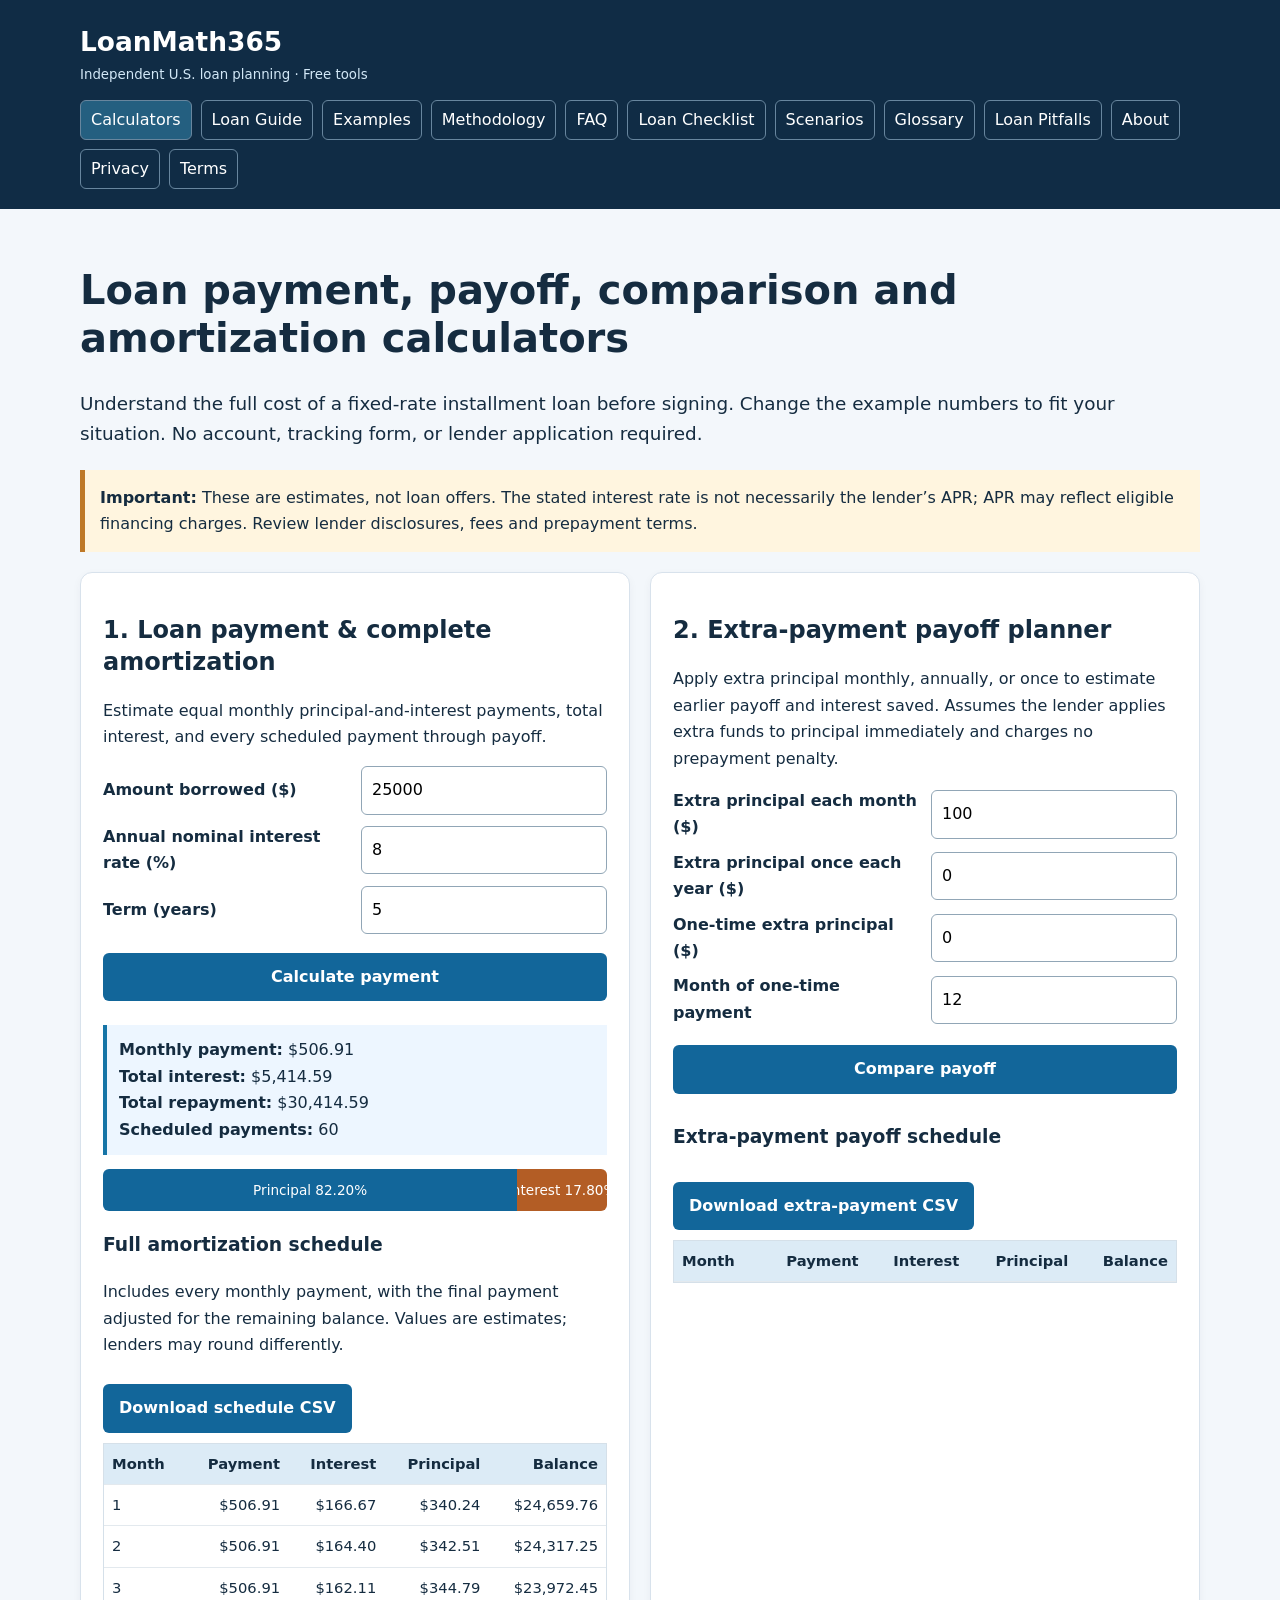
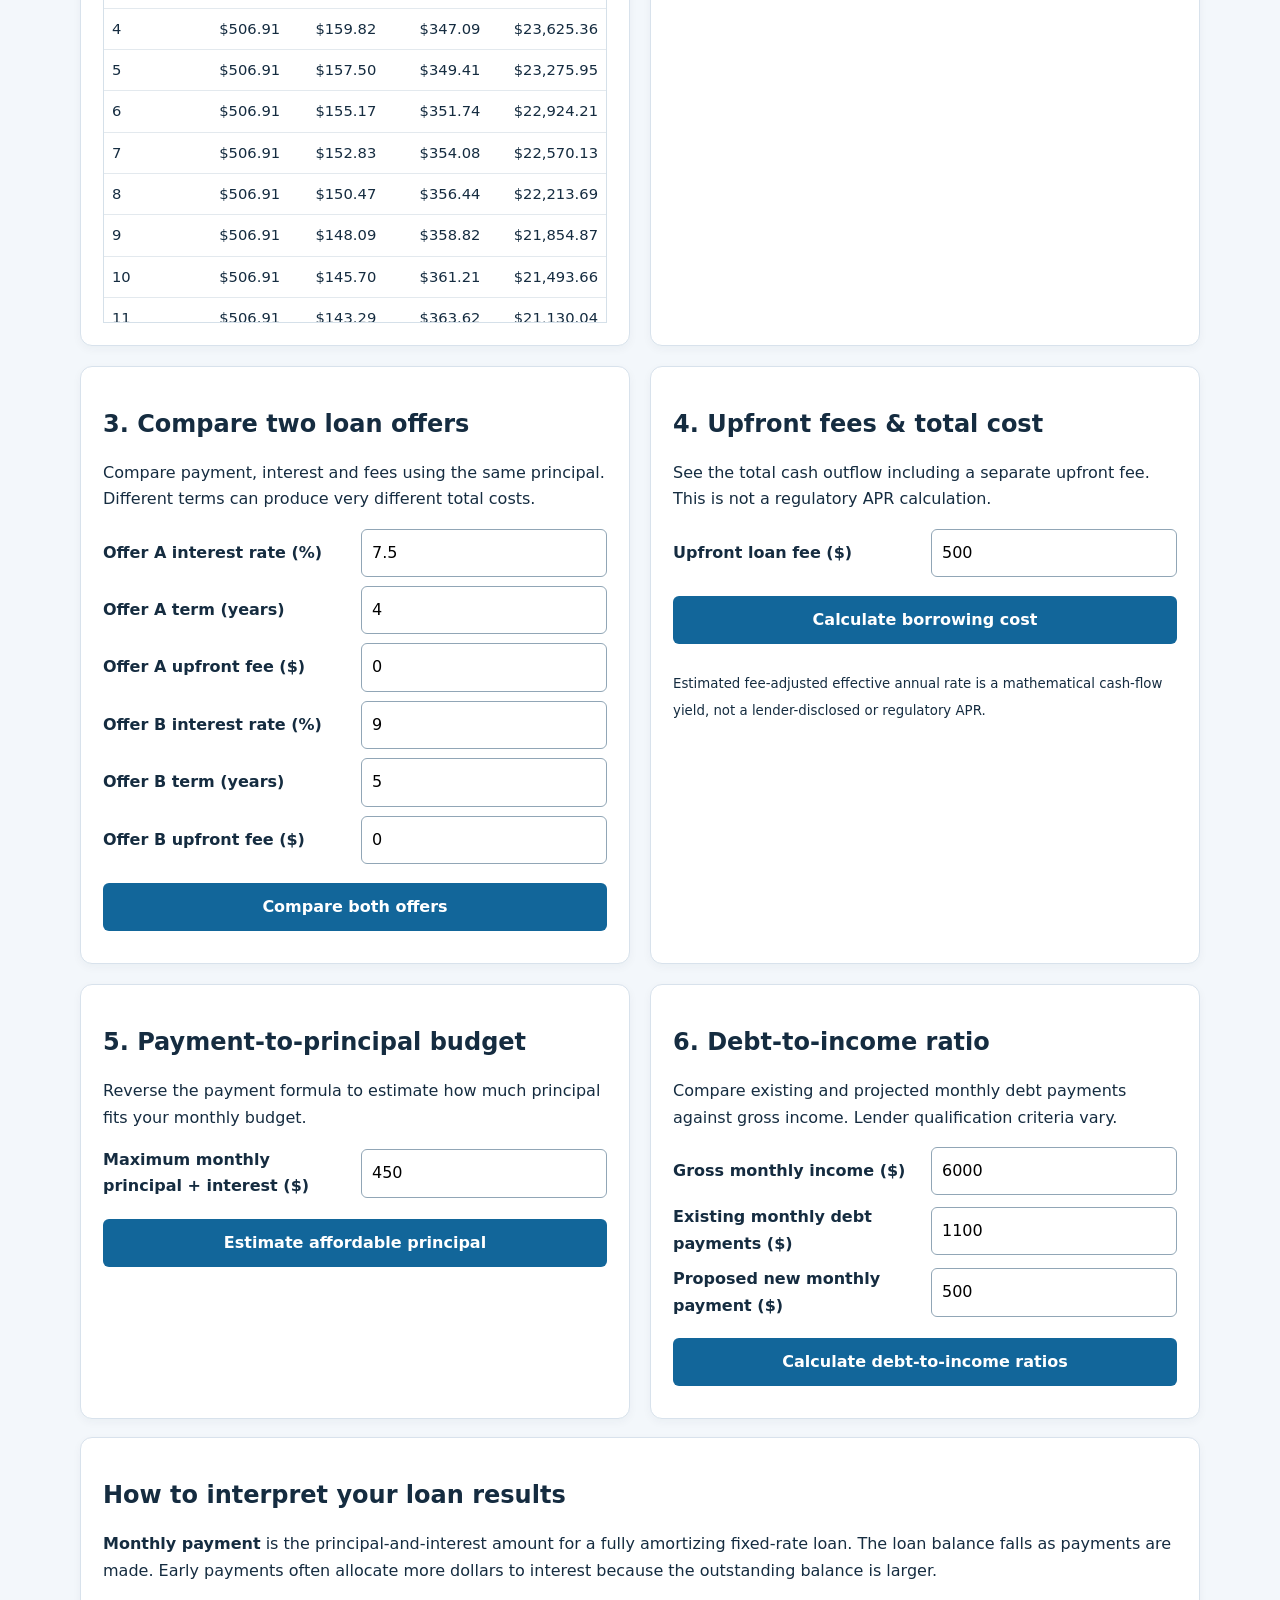
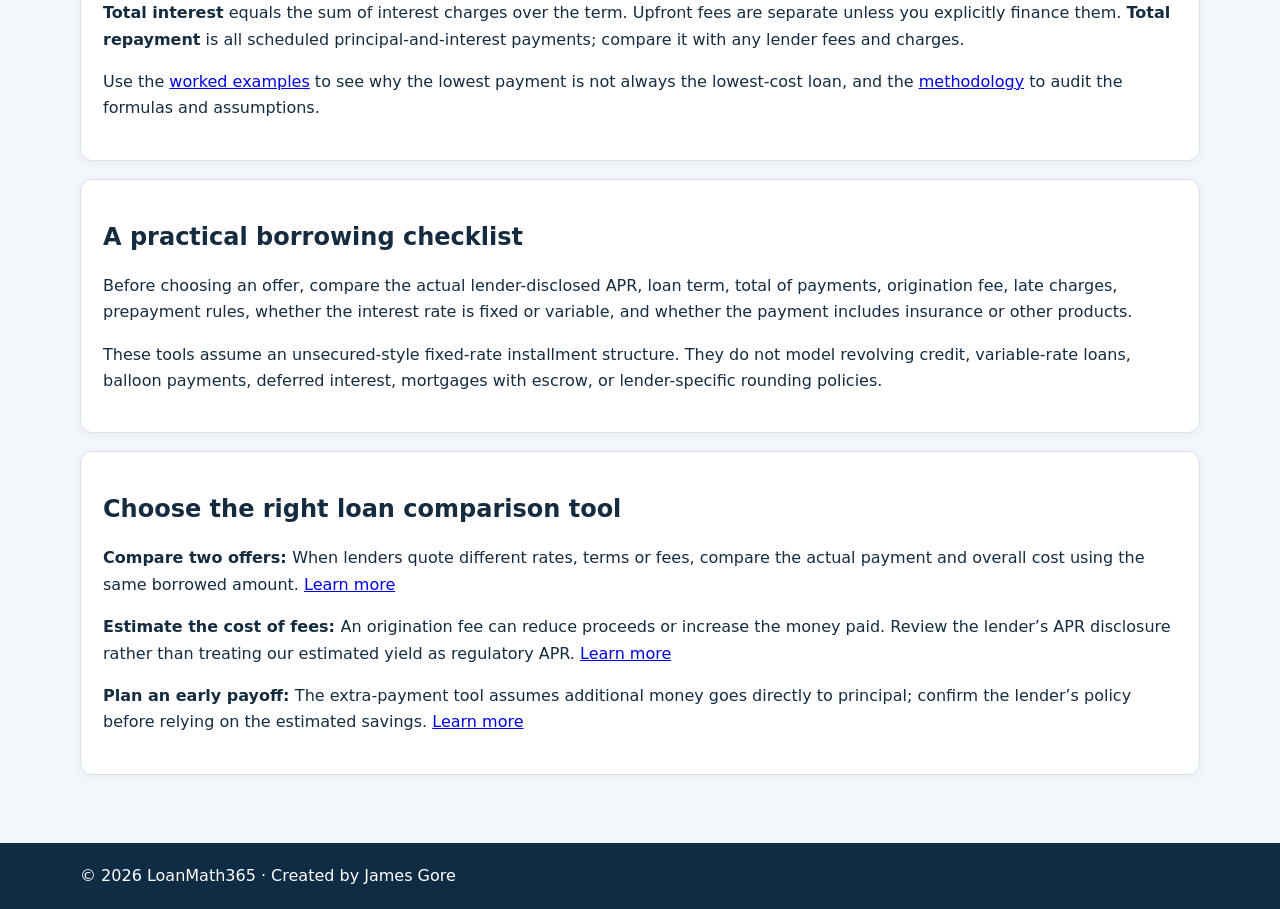
==== commit b48c7477: "Add files via upload" ====
--- a/index.html
+++ b/index.html
@@ -1 +1,3 @@
-<!doctype html><html lang="en"><head><meta charset="utf-8"><meta name="viewport" content="width=device-width,initial-scale=1"><meta name="theme-color" content="#102c45"><title>Free Loan Payment and Amortization Calculators | LoanMath365</title><meta name="description" content="Independent US loan calculators, transparent examples and borrowing education."><link rel="canonical" href="https://loanmath365.com/index.html"><link rel="stylesheet" href="style.css"><script async src="https://pagead2.googlesyndication.com/pagead/js/adsbygoogle.js?client=ca-pub-5287196493103465" crossorigin="anonymous"></script><script defer src="script.js"></script></head><body><a class="skip" href="#main">Skip to content</a><header><div class="wrap"><div class="brand"><a href="index.html">LoanMath365</a><small>Independent U.S. loan planning · Free tools</small></div><nav aria-label="Main navigation"><a href="index.html" aria-current="page">Calculators</a><a href="guide.html">Loan Guide</a><a href="examples.html">Examples</a><a href="methodology.html">Methodology</a><a href="faq.html">FAQ</a><a href="about.html">About</a><a href="privacy.html">Privacy</a><a href="terms.html">Terms</a></nav></div></header><main class="wrap" id="main"><h1>Loan payment, payoff, comparison and amortization calculators</h1><p class="lead">Understand the full cost of a fixed-rate installment loan before signing. Change the example numbers to fit your situation. No account, tracking form, or lender application required.</p><div class="notice"><strong>Important:</strong> These are estimates, not loan offers. The stated interest rate is not necessarily the lender’s APR; APR may reflect eligible financing charges. Review lender disclosures, fees and prepayment terms.</div><div class="toolgrid"><section class="panel"><h2>1. Loan payment & complete amortization</h2><p>Estimate equal monthly principal-and-interest payments, total interest, and every scheduled payment through payoff.</p><form id="paymentForm"><label for="principal">Amount borrowed ($)</label><input id="principal" type="number" min="1" step="0.01" value="25000" required><label for="rate">Annual nominal interest rate (%)</label><input id="rate" type="number" min="0" max="100" step="0.01" value="8" required><label for="years">Term (years)</label><input id="years" type="number" min="0.083333" max="50" step="any" value="5" required><button type="submit">Calculate payment</button></form><div id="paymentResult" class="result" role="status" aria-live="polite"></div><div class="chart" aria-label="Principal versus interest"><div id="principalBar" class="bar principalbar">Principal</div><div id="interestBar" class="bar interestbar">Interest</div></div><h3>Full amortization schedule</h3><p>Includes every monthly payment, with the final payment adjusted for the remaining balance. Values are estimates; lenders may round differently.</p><button id="downloadCsv" type="button">Download schedule CSV</button><div class="scroll"><table id="schedule"><thead><tr><th>Month</th><th>Payment</th><th>Interest</th><th>Principal</th><th>Balance</th></tr></thead><tbody></tbody></table></div></section><section class="panel"><h2>2. Extra-payment payoff planner</h2><p>Apply extra principal monthly, annually, or once to estimate earlier payoff and interest saved. Assumes the lender applies extra funds to principal immediately and charges no prepayment penalty.</p><form id="extraForm"><label for="extra">Extra principal each month ($)</label><input id="extra" type="number" min="0" step="0.01" value="100" required><label for="annualExtra">Extra principal once each year ($)</label><input id="annualExtra" type="number" min="0" step="0.01" value="0" required><label for="oneTimeExtra">One-time extra principal ($)</label><input id="oneTimeExtra" type="number" min="0" step="0.01" value="0" required><label for="oneTimeMonth">Month of one-time payment</label><input id="oneTimeMonth" type="number" min="1" max="600" step="1" value="12" required><button type="submit">Compare payoff</button></form><div id="extraResult" class="result" role="status" aria-live="polite"></div><h3>Extra-payment payoff schedule</h3><button type="button" id="extraCsv">Download extra-payment CSV</button><div class="scroll"><table id="extraSchedule"><thead><tr><th>Month</th><th>Payment</th><th>Interest</th><th>Principal</th><th>Balance</th></tr></thead><tbody></tbody></table></div></section><section class="panel"><h2>3. Compare two loan offers</h2><p>Compare payment, interest and fees using the same principal. Different terms can produce very different total costs.</p><form id="compareForm"><label for="aRate">Offer A interest rate (%)</label><input id="aRate" type="number" min="0" max="100" step="0.01" value="7.5" required><label for="aYears">Offer A term (years)</label><input id="aYears" type="number" min="0.083333" max="50" step="any" value="4" required><label for="aFee">Offer A upfront fee ($)</label><input id="aFee" type="number" min="0" step="0.01" value="0" required><label for="bRate">Offer B interest rate (%)</label><input id="bRate" type="number" min="0" max="100" step="0.01" value="9" required><label for="bYears">Offer B term (years)</label><input id="bYears" type="number" min="0.083333" max="50" step="any" value="5" required><label for="bFee">Offer B upfront fee ($)</label><input id="bFee" type="number" min="0" step="0.01" value="0" required><button type="submit">Compare both offers</button></form><div id="compareResult" class="result" role="status" aria-live="polite"></div></section><section class="panel"><h2>4. Upfront fees & total cost</h2><p>See the total cash outflow including a separate upfront fee. This is not a regulatory APR calculation.</p><form id="feeForm"><label for="fee">Upfront loan fee ($)</label><input id="fee" type="number" min="0" step="0.01" value="500" required><button type="submit">Calculate borrowing cost</button></form><div id="feeResult" class="result" role="status" aria-live="polite"></div><p><small>Estimated fee-adjusted effective annual rate is a mathematical cash-flow yield, not a lender-disclosed or regulatory APR.</small></p></section><section class="panel"><h2>5. Payment-to-principal budget</h2><p>Reverse the payment formula to estimate how much principal fits your monthly budget.</p><form id="budgetForm"><label for="budget">Maximum monthly principal + interest ($)</label><input id="budget" type="number" min="1" step="0.01" value="450" required><button type="submit">Estimate affordable principal</button></form><div id="budgetResult" class="result" role="status" aria-live="polite"></div></section><section class="panel"><h2>6. Debt-to-income ratio</h2><p>Compare existing and projected monthly debt payments against gross income. Lender qualification criteria vary.</p><form id="dtiForm"><label for="income">Gross monthly income ($)</label><input id="income" type="number" min="1" step="0.01" value="6000" required><label for="debt">Existing monthly debt payments ($)</label><input id="debt" type="number" min="0" step="0.01" value="1100" required><label for="proposed">Proposed new monthly payment ($)</label><input id="proposed" type="number" min="0" step="0.01" value="500" required><button type="submit">Calculate debt-to-income ratios</button></form><div id="dtiResult" class="result" role="status" aria-live="polite"></div></section></div><section class="panel"><h2>How to interpret your loan results</h2><p><strong>Monthly payment</strong> is the principal-and-interest amount for a fully amortizing fixed-rate loan. The loan balance falls as payments are made. Early payments often allocate more dollars to interest because the outstanding balance is larger.</p><p><strong>Total interest</strong> equals the sum of interest charges over the term. Upfront fees are separate unless you explicitly finance them. <strong>Total repayment</strong> is all scheduled principal-and-interest payments; compare it with any lender fees and charges.</p><p>Use the <a href="examples.html">worked examples</a> to see why the lowest payment is not always the lowest-cost loan, and the <a href="methodology.html">methodology</a> to audit the formulas and assumptions.</p></section><section class="panel"><h2>A practical borrowing checklist</h2><p>Before choosing an offer, compare the actual lender-disclosed APR, loan term, total of payments, origination fee, late charges, prepayment rules, whether the interest rate is fixed or variable, and whether the payment includes insurance or other products.</p><p>These tools assume an unsecured-style fixed-rate installment structure. They do not model revolving credit, variable-rate loans, balloon payments, deferred interest, mortgages with escrow, or lender-specific rounding policies.</p></section></main><footer><div class="wrap">© <span class="year"></span> LoanMath365 · Created by James Gore</div></footer></body></html>+<!DOCTYPE html>
+
+<html lang="en"><head><meta charset="utf-8"/><meta content="width=device-width,initial-scale=1" name="viewport"/><meta content="#102c45" name="theme-color"/><title>Free Loan Payment and Amortization Calculators | LoanMath365</title><meta content="Independent US loan calculators, transparent examples and borrowing education." name="description"/><link href="https://loanmath365.com/index.html" rel="canonical"/><link href="style.css" rel="stylesheet"/><script async="" crossorigin="anonymous" src="https://pagead2.googlesyndication.com/pagead/js/adsbygoogle.js?client=ca-pub-5287196493103465"></script><script defer="" src="script.js"></script></head><body><a class="skip" href="#main">Skip to content</a><header><div class="wrap"><div class="brand"><a href="index.html">LoanMath365</a><small>Independent U.S. loan planning · Free tools</small></div><nav aria-label="Main navigation"><a aria-current="page" href="index.html">Calculators</a><a href="guide.html">Loan Guide</a><a href="examples.html">Examples</a><a href="methodology.html">Methodology</a><a href="faq.html">FAQ</a><a href="checklist.html">Loan Checklist</a><a href="scenarios.html">Scenarios</a><a href="glossary.html">Glossary</a><a href="pitfalls.html">Loan Pitfalls</a><a href="about.html">About</a><a href="privacy.html">Privacy</a><a href="terms.html">Terms</a></nav></div></header><main class="wrap" id="main"><h1>Loan payment, payoff, comparison and amortization calculators</h1><p class="lead">Understand the full cost of a fixed-rate installment loan before signing. Change the example numbers to fit your situation. No account, tracking form, or lender application required.</p><div class="notice"><strong>Important:</strong> These are estimates, not loan offers. The stated interest rate is not necessarily the lender’s APR; APR may reflect eligible financing charges. Review lender disclosures, fees and prepayment terms.</div><div class="toolgrid"><section class="panel"><h2>1. Loan payment &amp; complete amortization</h2><p>Estimate equal monthly principal-and-interest payments, total interest, and every scheduled payment through payoff.</p><form id="paymentForm"><label for="principal">Amount borrowed ($)</label><input id="principal" min="1" required="" step="0.01" type="number" value="25000"/><label for="rate">Annual nominal interest rate (%)</label><input id="rate" max="100" min="0" required="" step="0.01" type="number" value="8"/><label for="years">Term (years)</label><input id="years" max="50" min="0.083333" required="" step="any" type="number" value="5"/><button type="submit">Calculate payment</button></form><div aria-live="polite" class="result" id="paymentResult" role="status"></div><div aria-label="Principal versus interest" class="chart"><div class="bar principalbar" id="principalBar">Principal</div><div class="bar interestbar" id="interestBar">Interest</div></div><h3>Full amortization schedule</h3><p>Includes every monthly payment, with the final payment adjusted for the remaining balance. Values are estimates; lenders may round differently.</p><button id="downloadCsv" type="button">Download schedule CSV</button><div class="scroll"><table id="schedule"><thead><tr><th>Month</th><th>Payment</th><th>Interest</th><th>Principal</th><th>Balance</th></tr></thead><tbody></tbody></table></div></section><section class="panel"><h2>2. Extra-payment payoff planner</h2><p>Apply extra principal monthly, annually, or once to estimate earlier payoff and interest saved. Assumes the lender applies extra funds to principal immediately and charges no prepayment penalty.</p><form id="extraForm"><label for="extra">Extra principal each month ($)</label><input id="extra" min="0" required="" step="0.01" type="number" value="100"/><label for="annualExtra">Extra principal once each year ($)</label><input id="annualExtra" min="0" required="" step="0.01" type="number" value="0"/><label for="oneTimeExtra">One-time extra principal ($)</label><input id="oneTimeExtra" min="0" required="" step="0.01" type="number" value="0"/><label for="oneTimeMonth">Month of one-time payment</label><input id="oneTimeMonth" max="600" min="1" required="" step="1" type="number" value="12"/><button type="submit">Compare payoff</button></form><div aria-live="polite" class="result" id="extraResult" role="status"></div><h3>Extra-payment payoff schedule</h3><button id="extraCsv" type="button">Download extra-payment CSV</button><div class="scroll"><table id="extraSchedule"><thead><tr><th>Month</th><th>Payment</th><th>Interest</th><th>Principal</th><th>Balance</th></tr></thead><tbody></tbody></table></div></section><section class="panel"><h2>3. Compare two loan offers</h2><p>Compare payment, interest and fees using the same principal. Different terms can produce very different total costs.</p><form id="compareForm"><label for="aRate">Offer A interest rate (%)</label><input id="aRate" max="100" min="0" required="" step="0.01" type="number" value="7.5"/><label for="aYears">Offer A term (years)</label><input id="aYears" max="50" min="0.083333" required="" step="any" type="number" value="4"/><label for="aFee">Offer A upfront fee ($)</label><input id="aFee" min="0" required="" step="0.01" type="number" value="0"/><label for="bRate">Offer B interest rate (%)</label><input id="bRate" max="100" min="0" required="" step="0.01" type="number" value="9"/><label for="bYears">Offer B term (years)</label><input id="bYears" max="50" min="0.083333" required="" step="any" type="number" value="5"/><label for="bFee">Offer B upfront fee ($)</label><input id="bFee" min="0" required="" step="0.01" type="number" value="0"/><button type="submit">Compare both offers</button></form><div aria-live="polite" class="result" id="compareResult" role="status"></div></section><section class="panel"><h2>4. Upfront fees &amp; total cost</h2><p>See the total cash outflow including a separate upfront fee. This is not a regulatory APR calculation.</p><form id="feeForm"><label for="fee">Upfront loan fee ($)</label><input id="fee" min="0" required="" step="0.01" type="number" value="500"/><button type="submit">Calculate borrowing cost</button></form><div aria-live="polite" class="result" id="feeResult" role="status"></div><p><small>Estimated fee-adjusted effective annual rate is a mathematical cash-flow yield, not a lender-disclosed or regulatory APR.</small></p></section><section class="panel"><h2>5. Payment-to-principal budget</h2><p>Reverse the payment formula to estimate how much principal fits your monthly budget.</p><form id="budgetForm"><label for="budget">Maximum monthly principal + interest ($)</label><input id="budget" min="1" required="" step="0.01" type="number" value="450"/><button type="submit">Estimate affordable principal</button></form><div aria-live="polite" class="result" id="budgetResult" role="status"></div></section><section class="panel"><h2>6. Debt-to-income ratio</h2><p>Compare existing and projected monthly debt payments against gross income. Lender qualification criteria vary.</p><form id="dtiForm"><label for="income">Gross monthly income ($)</label><input id="income" min="1" required="" step="0.01" type="number" value="6000"/><label for="debt">Existing monthly debt payments ($)</label><input id="debt" min="0" required="" step="0.01" type="number" value="1100"/><label for="proposed">Proposed new monthly payment ($)</label><input id="proposed" min="0" required="" step="0.01" type="number" value="500"/><button type="submit">Calculate debt-to-income ratios</button></form><div aria-live="polite" class="result" id="dtiResult" role="status"></div></section></div><section class="panel"><h2>How to interpret your loan results</h2><p><strong>Monthly payment</strong> is the principal-and-interest amount for a fully amortizing fixed-rate loan. The loan balance falls as payments are made. Early payments often allocate more dollars to interest because the outstanding balance is larger.</p><p><strong>Total interest</strong> equals the sum of interest charges over the term. Upfront fees are separate unless you explicitly finance them. <strong>Total repayment</strong> is all scheduled principal-and-interest payments; compare it with any lender fees and charges.</p><p>Use the <a href="examples.html">worked examples</a> to see why the lowest payment is not always the lowest-cost loan, and the <a href="methodology.html">methodology</a> to audit the formulas and assumptions.</p></section><section class="panel"><h2>A practical borrowing checklist</h2><p>Before choosing an offer, compare the actual lender-disclosed APR, loan term, total of payments, origination fee, late charges, prepayment rules, whether the interest rate is fixed or variable, and whether the payment includes insurance or other products.</p><p>These tools assume an unsecured-style fixed-rate installment structure. They do not model revolving credit, variable-rate loans, balloon payments, deferred interest, mortgages with escrow, or lender-specific rounding policies.</p></section><section class="panel"><h2>Choose the right loan comparison tool</h2><p><strong>Compare two offers: </strong>When lenders quote different rates, terms or fees, compare the actual payment and overall cost using the same borrowed amount. <a href="checklist.html">Learn more</a></p><p><strong>Estimate the cost of fees: </strong>An origination fee can reduce proceeds or increase the money paid. Review the lender’s APR disclosure rather than treating our estimated yield as regulatory APR. <a href="pitfalls.html">Learn more</a></p><p><strong>Plan an early payoff: </strong>The extra-payment tool assumes additional money goes directly to principal; confirm the lender’s policy before relying on the estimated savings. <a href="scenarios.html">Learn more</a></p></section></main><footer><div class="wrap">© <span class="year"></span> LoanMath365 · Created by James Gore</div></footer></body></html>
